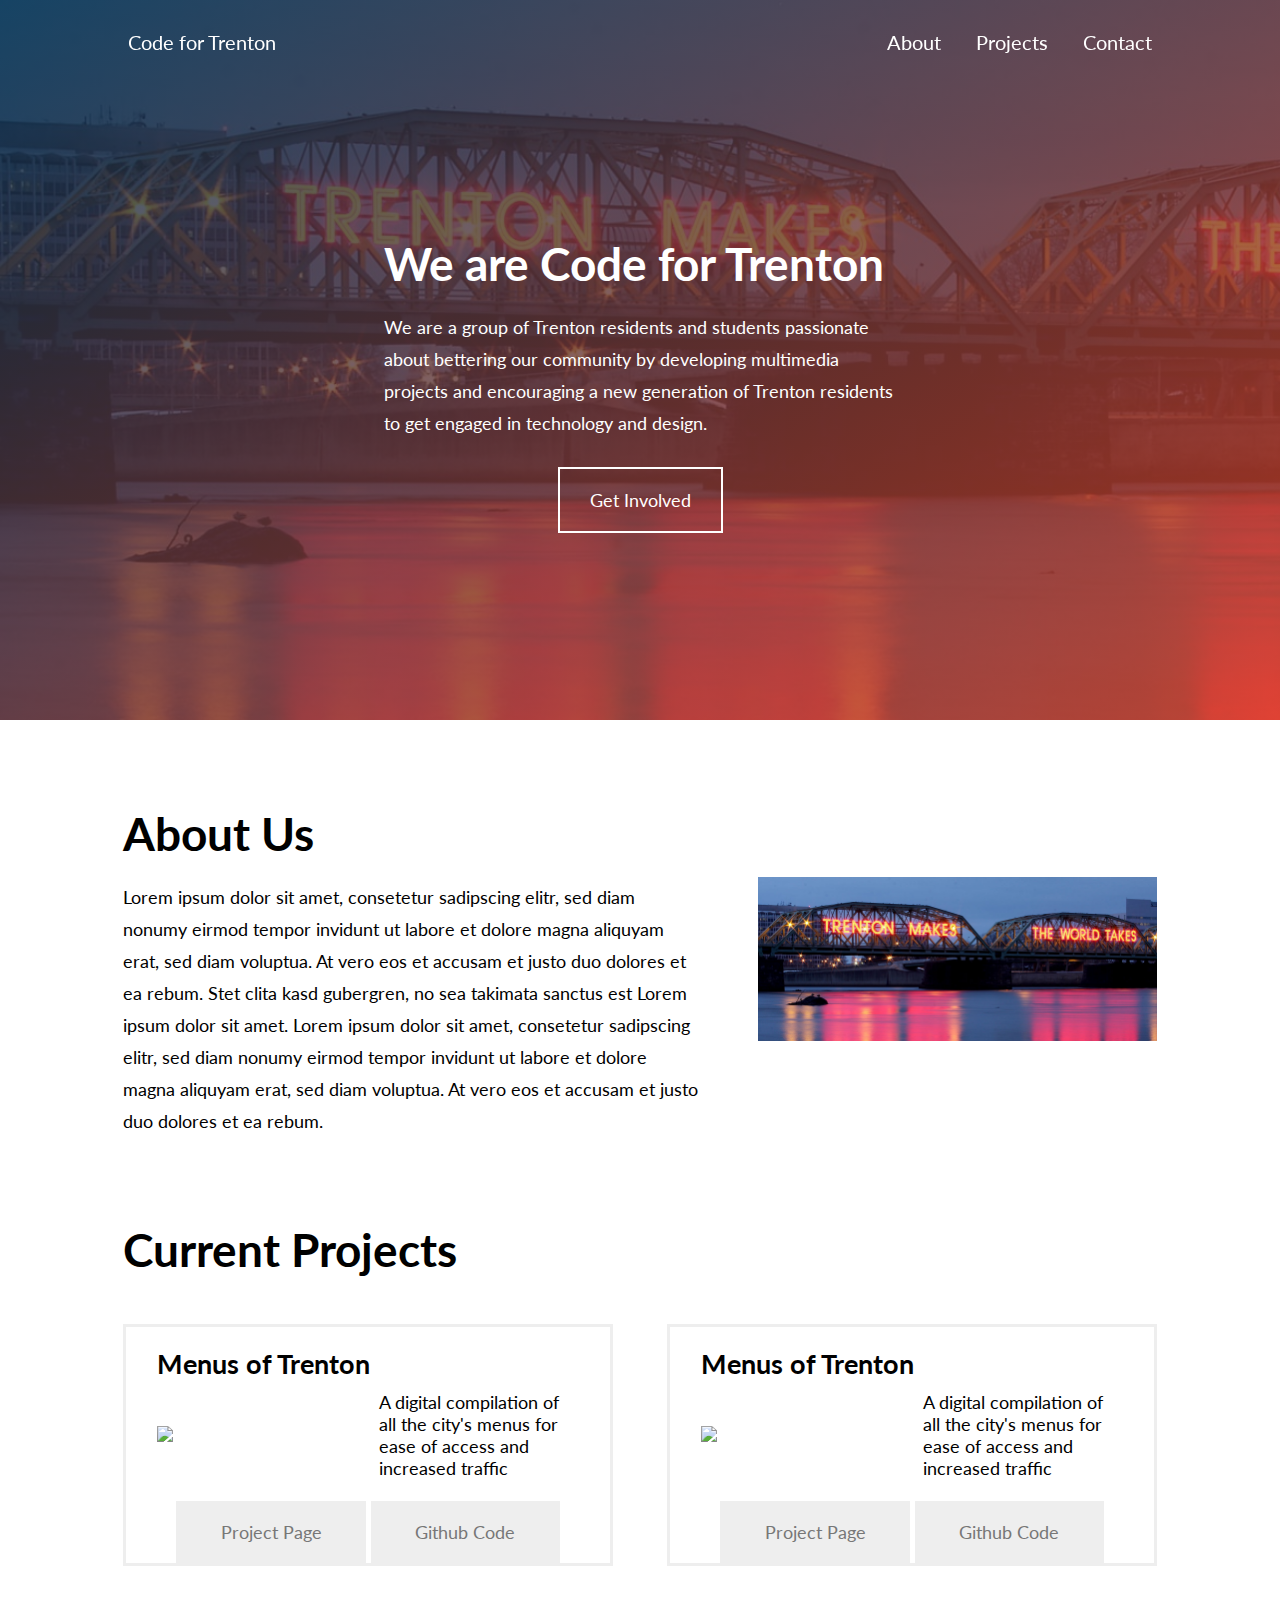
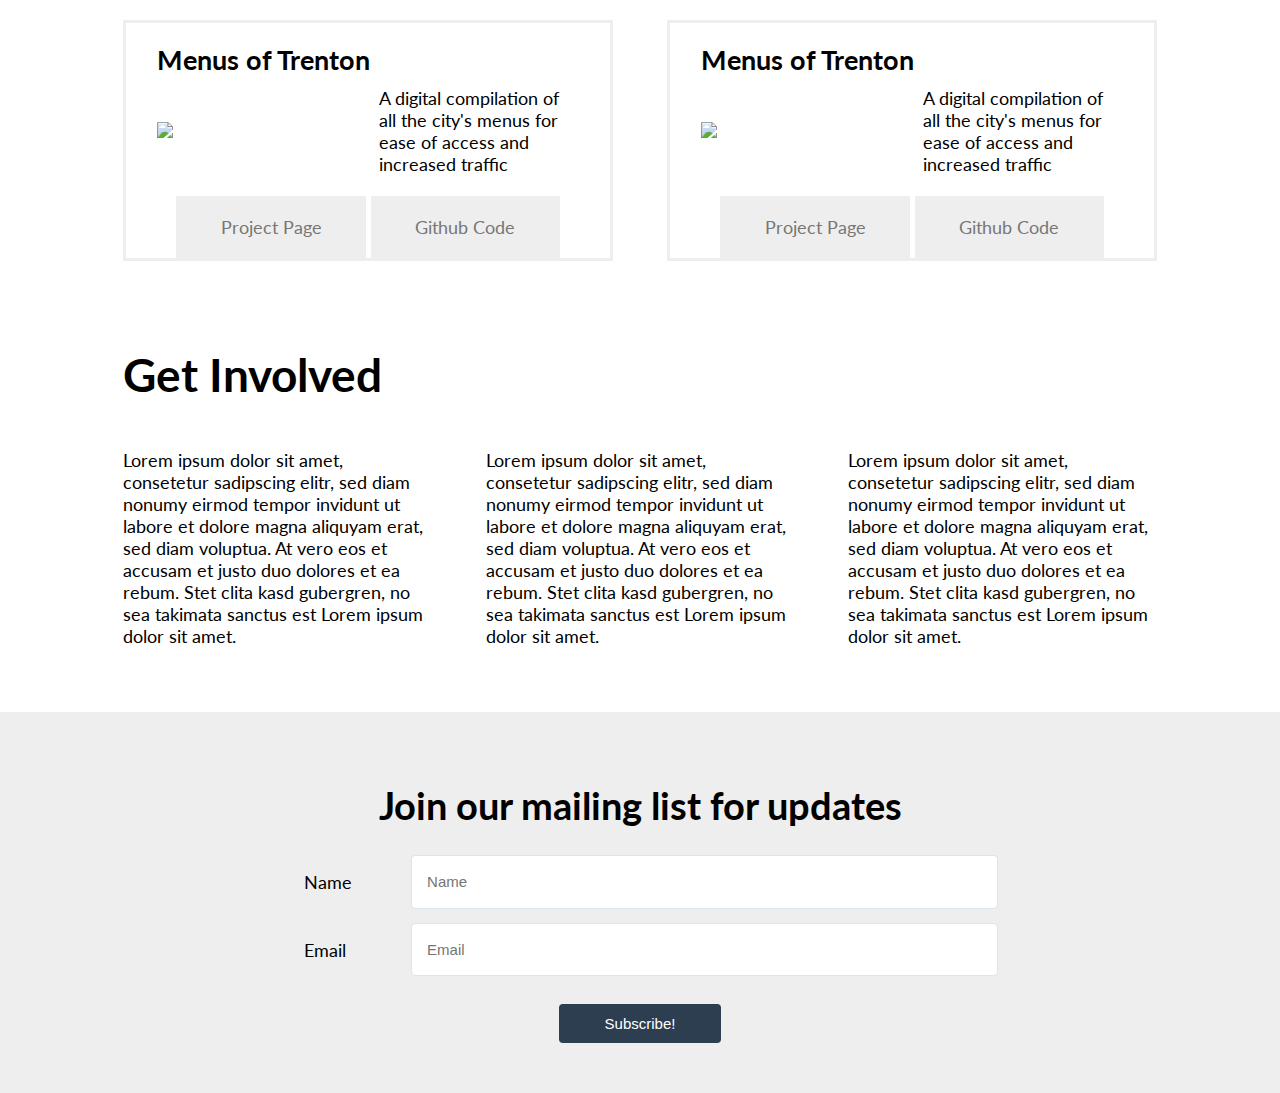
==== index.html @ 9950b8dd "initial commit" ====
<!DOCTYPE html>
<html lang="en">
<head>
    <meta charset="utf-8">
    <meta name="viewport" content="width=device-width, initial-scale=1.0">
    <title>Code for Trenton</title>
    <link rel="stylesheet" href="style.css">
    <link href='https://fonts.googleapis.com/css?family=Lato:400,700,400italic' rel='stylesheet' type='text/css'>
</head>

<body>
    
    <header>
            
        <a href="" class="logo">Code for Trenton</a>
        
        <nav>
                    <a href="#">About</a>
                      <a href="#">Projects</a>
                      <a href="#">Contact</a>
                 
            </nav>
    </header>
    <div class="welcome">
        
      

            <div class="intro">
            <h1>We are Code for Trenton</h1>
            <p>We are a  group of Trenton residents and students passionate about bettering our community by developing multimedia projects and encouraging a new generation of Trenton residents to get engaged in technology and design.</p>  
                
               <center> <a href="#">Get Involved</a></center> 
                
            </div>
        
 </div>
    
    
    
    
<div class="about">    
    
    <section class="row"> 
    
        <div class="grid-7">   
            
            <h1>About Us</h1>
            
            <p>Lorem ipsum dolor sit amet, consetetur sadipscing elitr, sed diam nonumy eirmod tempor invidunt ut labore et dolore magna aliquyam erat, sed diam voluptua. At vero eos et accusam et justo duo dolores et ea rebum. Stet clita kasd gubergren, no sea takimata sanctus est Lorem ipsum dolor sit amet. Lorem ipsum dolor sit amet, consetetur sadipscing elitr, sed diam nonumy eirmod tempor invidunt ut labore et dolore magna aliquyam erat, sed diam voluptua. At vero eos et accusam et justo duo dolores et ea rebum. </p>
        
        </div><!---
        --><div class="grid-5">    

            <img src="img/bridge.jpg">

            </div>
        </section>    
    
    </div>
    
    
    <div class="projects">    
    <h1>Current Projects</h1>
    <section class="row"> 
    
        <div class="grid-6 project">  
            <h2>Menus of Trenton</h2>
            <section class="row">
            
                <div class="grid-6">
                    
                    <img src="https://d.zmtcdn.com/data/menus/011/17229011/e6d1d8d36502eabb9cbe7a3fc9177c87.jpg">
                    
                </div><!---
--><div class="grid-6">
                   A digital compilation of all the city's menus for ease of access and increased traffic
                    
                </div>
            </section>
            
            
           <nav>
               
               <a href="">Project Page</a>
            
            <a href="">Github Code</a>  </nav> 
       </div><!---
---><div class="grid-6 project">  
            <h2>Menus of Trenton</h2>
            <section class="row">
            
                <div class="grid-6">
                    
                    <img src="https://d.zmtcdn.com/data/menus/011/17229011/e6d1d8d36502eabb9cbe7a3fc9177c87.jpg">
                    
                </div><!---
--><div class="grid-6">
                   A digital compilation of all the city's menus for ease of access and increased traffic
                    
                </div>
            </section>
            
            
           <nav>
               
               <a href="">Project Page</a>
            
            <a href="">Github Code</a>  </nav> 
       </div>
        </section> 
        
         <section class="row"> 
    
        <div class="grid-6 project">  
            <h2>Menus of Trenton</h2>
            <section class="row">
            
                <div class="grid-6">
                    
                    <img src="https://d.zmtcdn.com/data/menus/011/17229011/e6d1d8d36502eabb9cbe7a3fc9177c87.jpg">
                    
                </div><!---
--><div class="grid-6">
                   A digital compilation of all the city's menus for ease of access and increased traffic
                    
                </div>
            </section>
            
            
           <nav>
               
               <a href="">Project Page</a>
            
            <a href="">Github Code</a>  </nav> 
       </div><!---
---><div class="grid-6 project">  
            <h2>Menus of Trenton</h2>
            <section class="row">
            
                <div class="grid-6">
                    
                    <img src="https://d.zmtcdn.com/data/menus/011/17229011/e6d1d8d36502eabb9cbe7a3fc9177c87.jpg">
                    
                </div><!---
--><div class="grid-6">
                   A digital compilation of all the city's menus for ease of access and increased traffic
                    
                </div>
            </section>
            
            
           <nav>
               
               <a href="">Project Page</a>
            
            <a href="">Github Code</a>  </nav> 
       </div>
        </section> 
    
    </div>
    

    <div class="join">    
     <h1>Get Involved</h1>
    <section class="row"> 
    
        <div class="grid-4">   
            
           
            Lorem ipsum dolor sit amet, consetetur sadipscing elitr, sed diam nonumy eirmod tempor invidunt ut labore et dolore magna aliquyam erat, sed diam voluptua. At vero eos et accusam et justo duo dolores et ea rebum. Stet clita kasd gubergren, no sea takimata sanctus est Lorem ipsum dolor sit amet.
           
        
        </div><!---
---><div class="grid-4">   
            
           
            Lorem ipsum dolor sit amet, consetetur sadipscing elitr, sed diam nonumy eirmod tempor invidunt ut labore et dolore magna aliquyam erat, sed diam voluptua. At vero eos et accusam et justo duo dolores et ea rebum. Stet clita kasd gubergren, no sea takimata sanctus est Lorem ipsum dolor sit amet.
           
        
        </div><!---
---><div class="grid-4">   
            
           
            Lorem ipsum dolor sit amet, consetetur sadipscing elitr, sed diam nonumy eirmod tempor invidunt ut labore et dolore magna aliquyam erat, sed diam voluptua. At vero eos et accusam et justo duo dolores et ea rebum. Stet clita kasd gubergren, no sea takimata sanctus est Lorem ipsum dolor sit amet.
           
        
        </div>
        </section>    
  
    </div>
    
      <div class="mailing">
       <div class="form">  
         <h1>Join our mailing list for updates </h1>
            
            <section class="row">
            <div class="grid-2" ><label for="name">Name</label></div><!---
--><div class="grid-10" style="margin: 1%;"><input type="text" class="form-control" id="name" placeholder="Name"> 
</div>            </section>
            
            
          <section class="row">
            <div class="grid-2"><label for="name">Email</label></div><!---
--><div class="grid-10" style="margin: 1%;"><input type="text" class="form-control" id="name" placeholder="Email"> 
</div>            </section>
           
           
      <center>     <button type="submit">Subscribe!</button></center>
        </div>
          
    </div>
    
    <script src="https://code.jquery.com/jquery-2.1.4.min.js"></script>
    <script>
    $(document).ready(function(){       
   var scroll_start = 0;
   var startchange = $('.about');
   var offset = startchange.offset();
    if (startchange.length){
   $(document).scroll(function() { 
      scroll_start = $(this).scrollTop();
      if(scroll_start > offset.top) {
          $("header").css({'background-color': '#1e1e1e', opacity: .95});
       } else {
          $('header').css('background-color', 'transparent');
       }
   });
    }
});
    
    </script>
    
</body>
</html>
---- style.css ----
/*main styles*/
* {
  margin: 0px;
  padding: 0px; }

body {
  font-family: 'Lato', sans-serif;
  font-size: 18px; }

h1 {
  font-size: 46px;
  padding: 20px 0px; }

p {
  line-height: 32px; }

img {
  width: 100%; }

a {
  text-decoration: none; }

/*grid*/
.row {
  width: 100%; }

.grid-1 {
  width: 100%;
  display: inline-block; }
  @media (min-width: 800px) {
    .grid-1 {
      width: 3.33333%;
      margin: 2.5%;
      vertical-align: middle; } }

.grid-2 {
  width: 100%;
  display: inline-block; }
  @media (min-width: 800px) {
    .grid-2 {
      width: 11.66667%;
      margin: 2.5%;
      vertical-align: middle; } }

.grid-3 {
  width: 100%;
  display: inline-block; }
  @media (min-width: 800px) {
    .grid-3 {
      width: 20%;
      margin: 2.5%;
      vertical-align: middle; } }

.grid-4 {
  width: 100%;
  display: inline-block; }
  @media (min-width: 800px) {
    .grid-4 {
      width: 28.33333%;
      margin: 2.5%;
      vertical-align: middle; } }

.grid-5 {
  width: 100%;
  display: inline-block; }
  @media (min-width: 800px) {
    .grid-5 {
      width: 36.66667%;
      margin: 2.5%;
      vertical-align: middle; } }

.grid-6 {
  width: 100%;
  display: inline-block; }
  @media (min-width: 800px) {
    .grid-6 {
      width: 45%;
      margin: 2.5%;
      vertical-align: middle; } }

.grid-7 {
  width: 100%;
  display: inline-block; }
  @media (min-width: 800px) {
    .grid-7 {
      width: 53.33333%;
      margin: 2.5%;
      vertical-align: middle; } }

.grid-8 {
  width: 100%;
  display: inline-block; }
  @media (min-width: 800px) {
    .grid-8 {
      width: 61.66667%;
      margin: 2.5%;
      vertical-align: middle; } }

.grid-9 {
  width: 100%;
  display: inline-block; }
  @media (min-width: 800px) {
    .grid-9 {
      width: 70%;
      margin: 2.5%;
      vertical-align: middle; } }

.grid-10 {
  width: 100%;
  display: inline-block; }
  @media (min-width: 800px) {
    .grid-10 {
      width: 78.33333%;
      margin: 2.5%;
      vertical-align: middle; } }

.grid-11 {
  width: 100%;
  display: inline-block; }
  @media (min-width: 800px) {
    .grid-11 {
      width: 86.66667%;
      margin: 2.5%;
      vertical-align: middle; } }

.grid-12 {
  width: 100%;
  display: inline-block; }
  @media (min-width: 800px) {
    .grid-12 {
      width: 95%;
      margin: 2.5%;
      vertical-align: middle; } }

/*end grid */
/*navbar*/
header {
  position: fixed;
  top: 0px;
  width: 80%;
  background-color: transparent;
  margin: 0px;
  z-index: 999;
  padding: 30px 10%;
  color: #fff; }
  header nav {
    font-size: 20px;
    float: right; }
    header nav a {
      margin-left: 30px;
      text-decoration: none;
      color: #fff; }

.logo {
  padding-top: 20px;
  color: #fff;
  text-decoration: none;
  font-size: 20px; }

/*end navbar */
.welcome {
  height: 80vh;
  background: url("img/bridge.jpg");
  background-size: cover; }
  .welcome:before {
    content: '';
    position: absolute;
    top: 0;
    right: 0;
    bottom: 20vh;
    left: 0;
    background-image: linear-gradient(to bottom right, #002f4b, #dc4225);
    opacity: .8; }
  .welcome .intro {
    position: relative;
    top: 30%;
    width: 40%;
    color: #fff;
    margin: 0 auto; }
    .welcome .intro p {
      text-align: left;
      margin-bottom: 50px; }
    .welcome .intro a {
      padding: 20px 30px;
      border: 2px solid #fff;
      color: #fff;
      text-decoration: none; }

.about, .projects, .join {
  margin: 3% 7.5%; }

.projects h1, .join h1 {
  margin: 0 2.5%; }

.project {
  border: 3px solid #eee;
  padding: 20px;
  box-sizing: border-box; }
  .project h2 {
    margin: 0 2.5%; }
  .project a {
    color: #777;
    margin-left: 30px; }
  .project nav {
    text-align: center; }
    .project nav a {
      width: 50%;
      background-color: #eee;
      padding: 20px 10%;
      margin: 20px 0; }
  .project section {
    margin-bottom: 30px; }

.form-control {
  display: block;
  width: 100%;
  padding: 15px 15px;
  font-size: 15px;
  line-height: 1.42857143;
  color: #2c3e50;
  background-color: #ffffff;
  background-image: none;
  border: 1px solid #dce4ec;
  border-radius: 4px; }

.mailing {
  background-color: #eee;
  padding: 50px; }

.form {
  width: 60%;
  margin: 0 auto; }
  .form h1 {
    text-align: center;
    font-size: 38px; }
  .form button {
    display: inline-block;
    text-align: center;
    cursor: pointer;
    padding: 10px 45px;
    font-size: 15px;
    margin-top: 20px;
    border-radius: 4px;
    background-color: #2c3e50;
    color: #fff;
    border: 1px solid transparent; }

/*# sourceMappingURL=style.css.map */
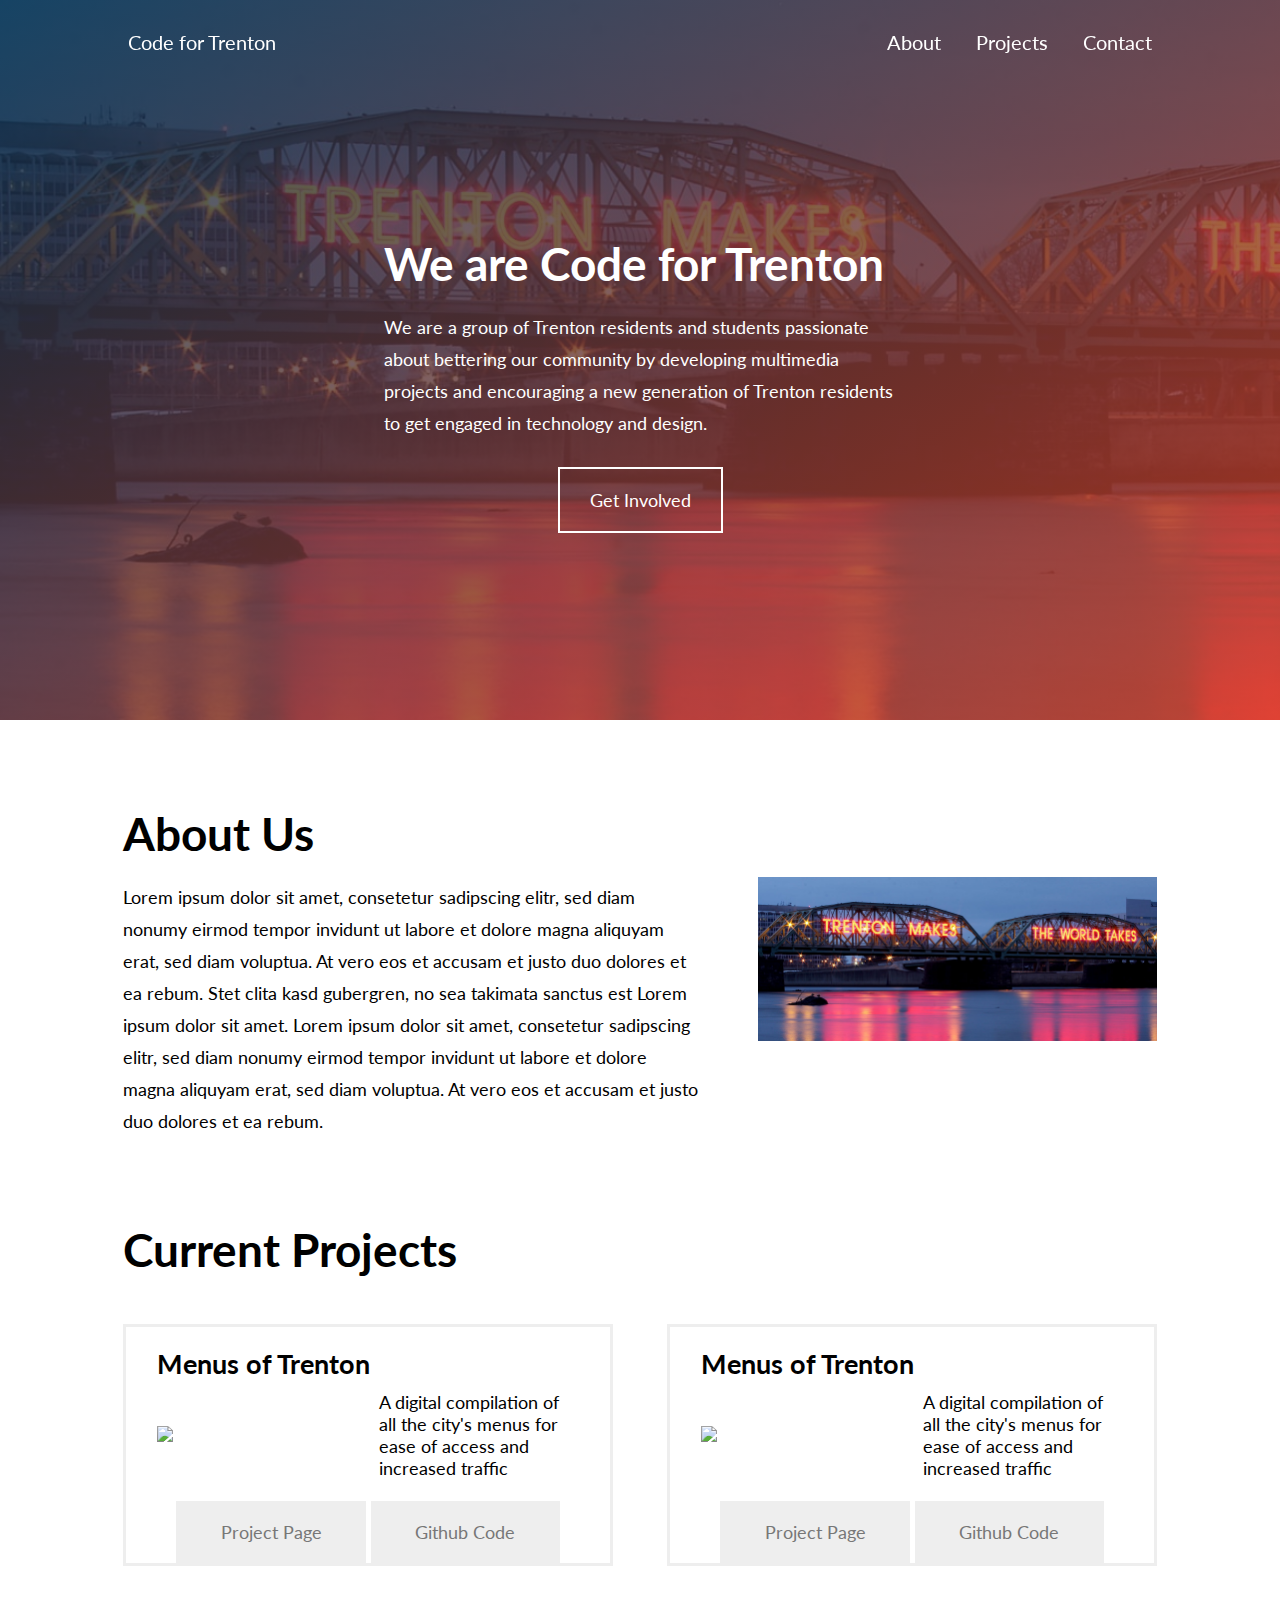
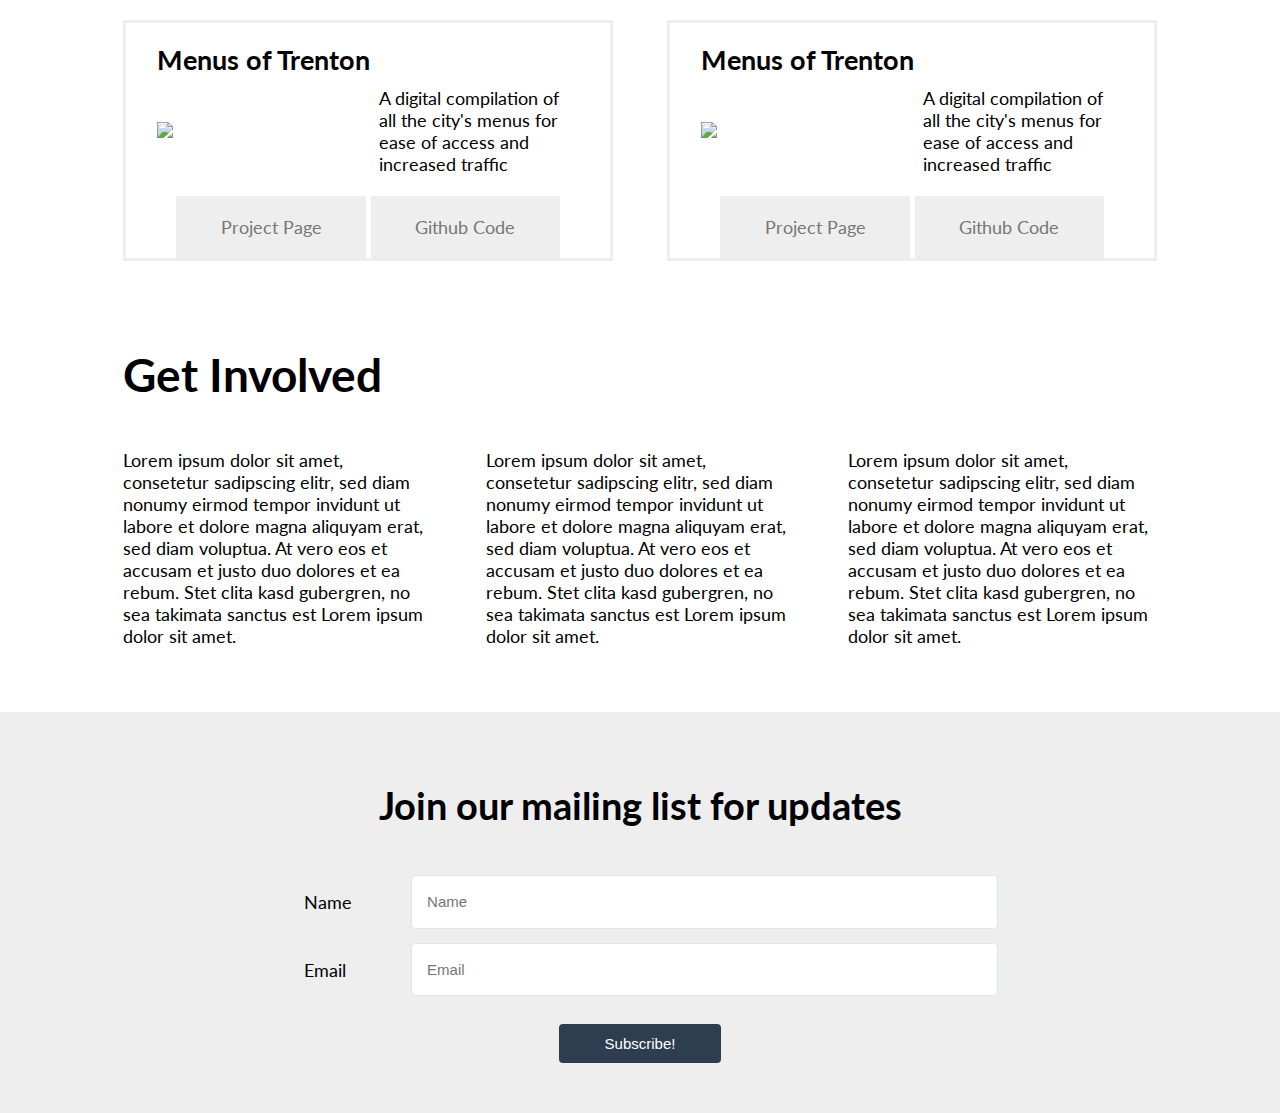
==== commit 7ebb92f1: "semi working ajax" ====
--- a/index.html
+++ b/index.html
@@ -190,23 +190,32 @@
     </div>
     
       <div class="mailing">
+          
+    <form id="subscribe">     
        <div class="form">  
          <h1>Join our mailing list for updates </h1>
             
             <section class="row">
+                <p id="sign-up-response"></p>
+                
             <div class="grid-2" ><label for="name">Name</label></div><!---
---><div class="grid-10" style="margin: 1%;"><input type="text" class="form-control" id="name" placeholder="Name"> 
+--><div class="grid-10" style="margin: 1%;">
+                
+                <input type="text" class="form-control" name="name" id="name" placeholder="Name"> 
 </div>            </section>
             
             
           <section class="row">
             <div class="grid-2"><label for="name">Email</label></div><!---
---><div class="grid-10" style="margin: 1%;"><input type="text" class="form-control" id="name" placeholder="Email"> 
+--><div class="grid-10" style="margin: 1%;">
+              
+              <input type="text" class="form-control" name="email" id="email" placeholder="Email"> 
 </div>            </section>
            
            
-      <center>     <button type="submit">Subscribe!</button></center>
+      <center>     <input type="submit" id="submit" value="Subscribe!"/></center>
         </div>
+          </form>
           
     </div>
     
@@ -227,6 +236,34 @@
    });
     }
 });
+        
+        
+        $(document).ready(function(){
+            $('#subscribe').submit(function(e){
+                
+                // don't submit the form, please
+					e.preventDefault();	
+ 
+        //do our ajax stuff here
+        var form = $(this),
+    responseMsg = $('#sign-up-response')
+                
+               responseMsg.hide().addClass('response-waiting').text('Please Wait...').fadeIn(200);
+                
+                $.ajax({
+   
+                    method: "POST",
+                    url: "subscribe.php",
+                    data: form.serialize(),
+                    dataType: "json"
+                    }).done(function( json ) {
+                    
+						responseMsg.html("Hello " + json.name);
+                    
+					  });
+
+    });
+});
     
     </script>
     
--- a/style.css
+++ b/style.css
@@ -227,13 +227,26 @@
   background-color: #eee;
   padding: 50px; }
 
+#sign-up-response {
+  text-align: center;
+  padding-bottom: 20px; }
+
+.response-waiting {
+  color: #d8bd1e; }
+
+.response-success {
+  color: #0fba34; }
+
+.response-error {
+  color: #ba1c0f; }
+
 .form {
   width: 60%;
   margin: 0 auto; }
   .form h1 {
     text-align: center;
     font-size: 38px; }
-  .form button {
+  .form #submit {
     display: inline-block;
     text-align: center;
     cursor: pointer;
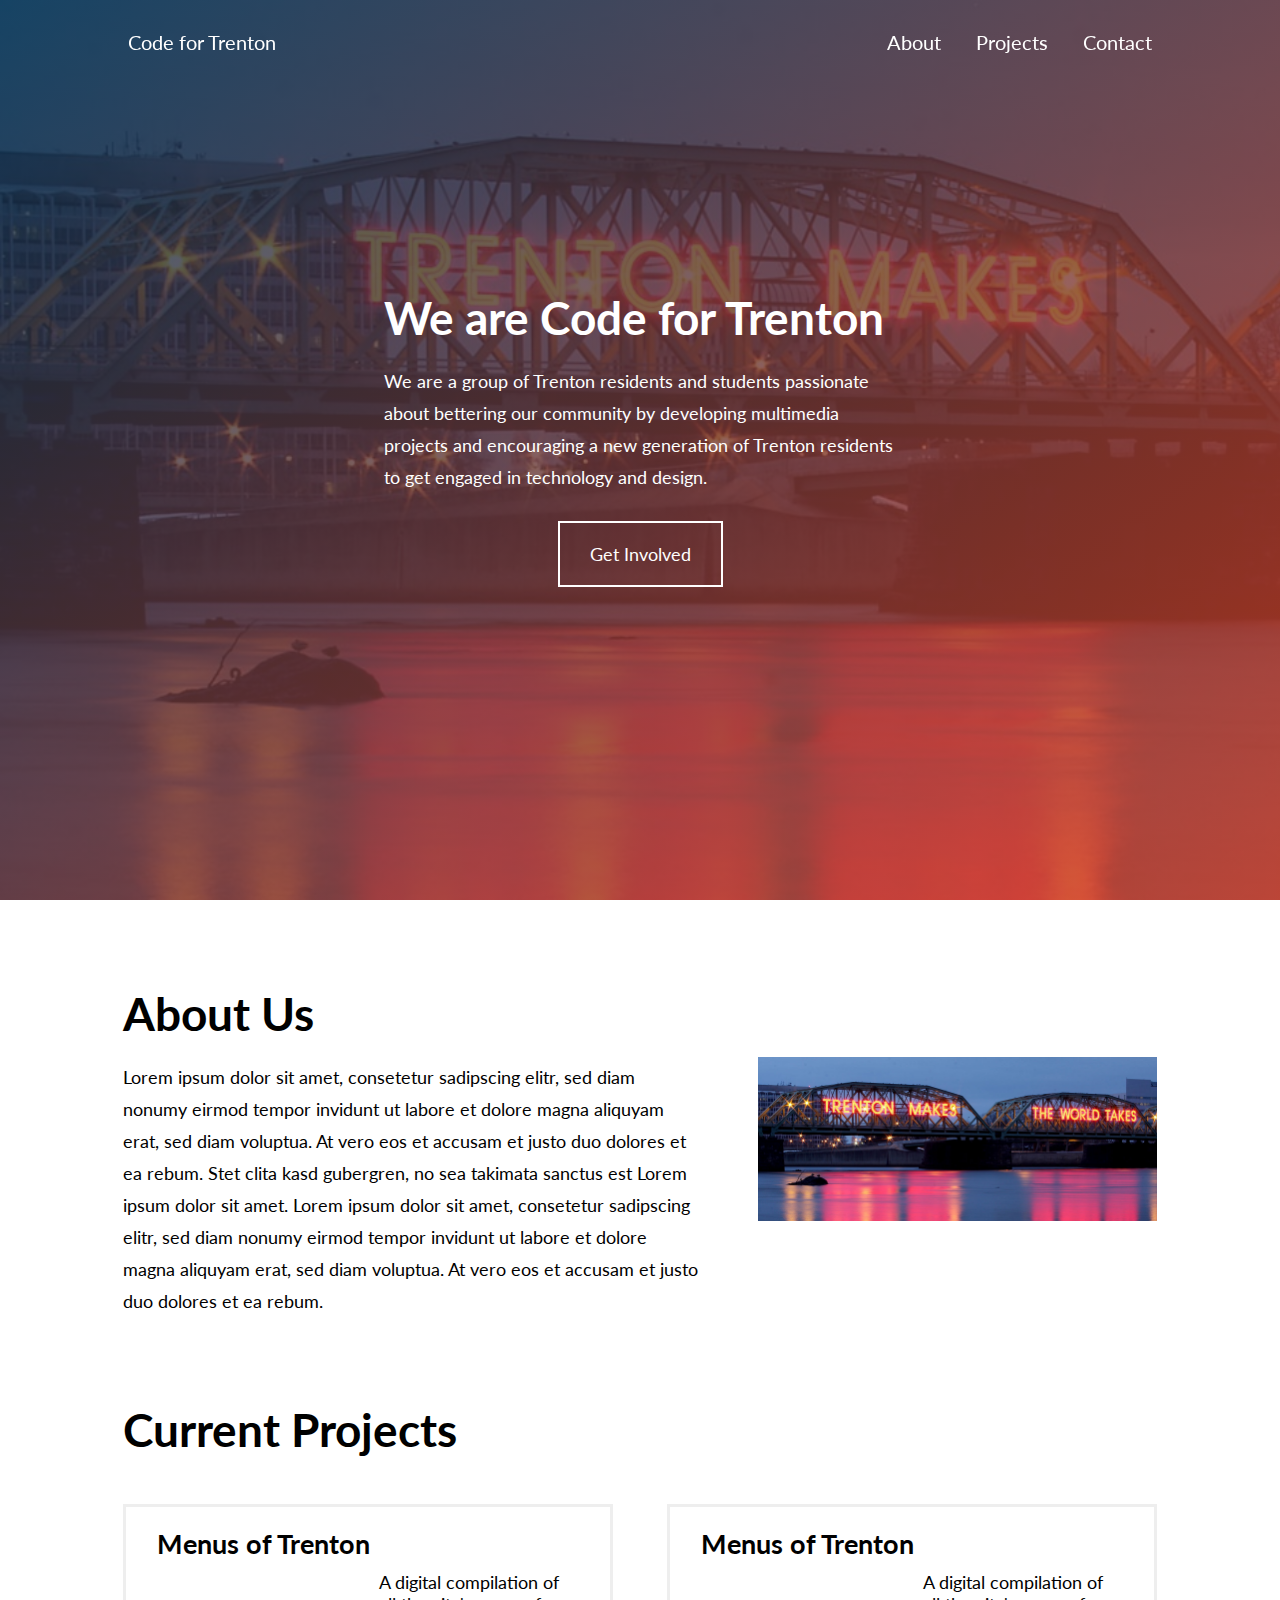
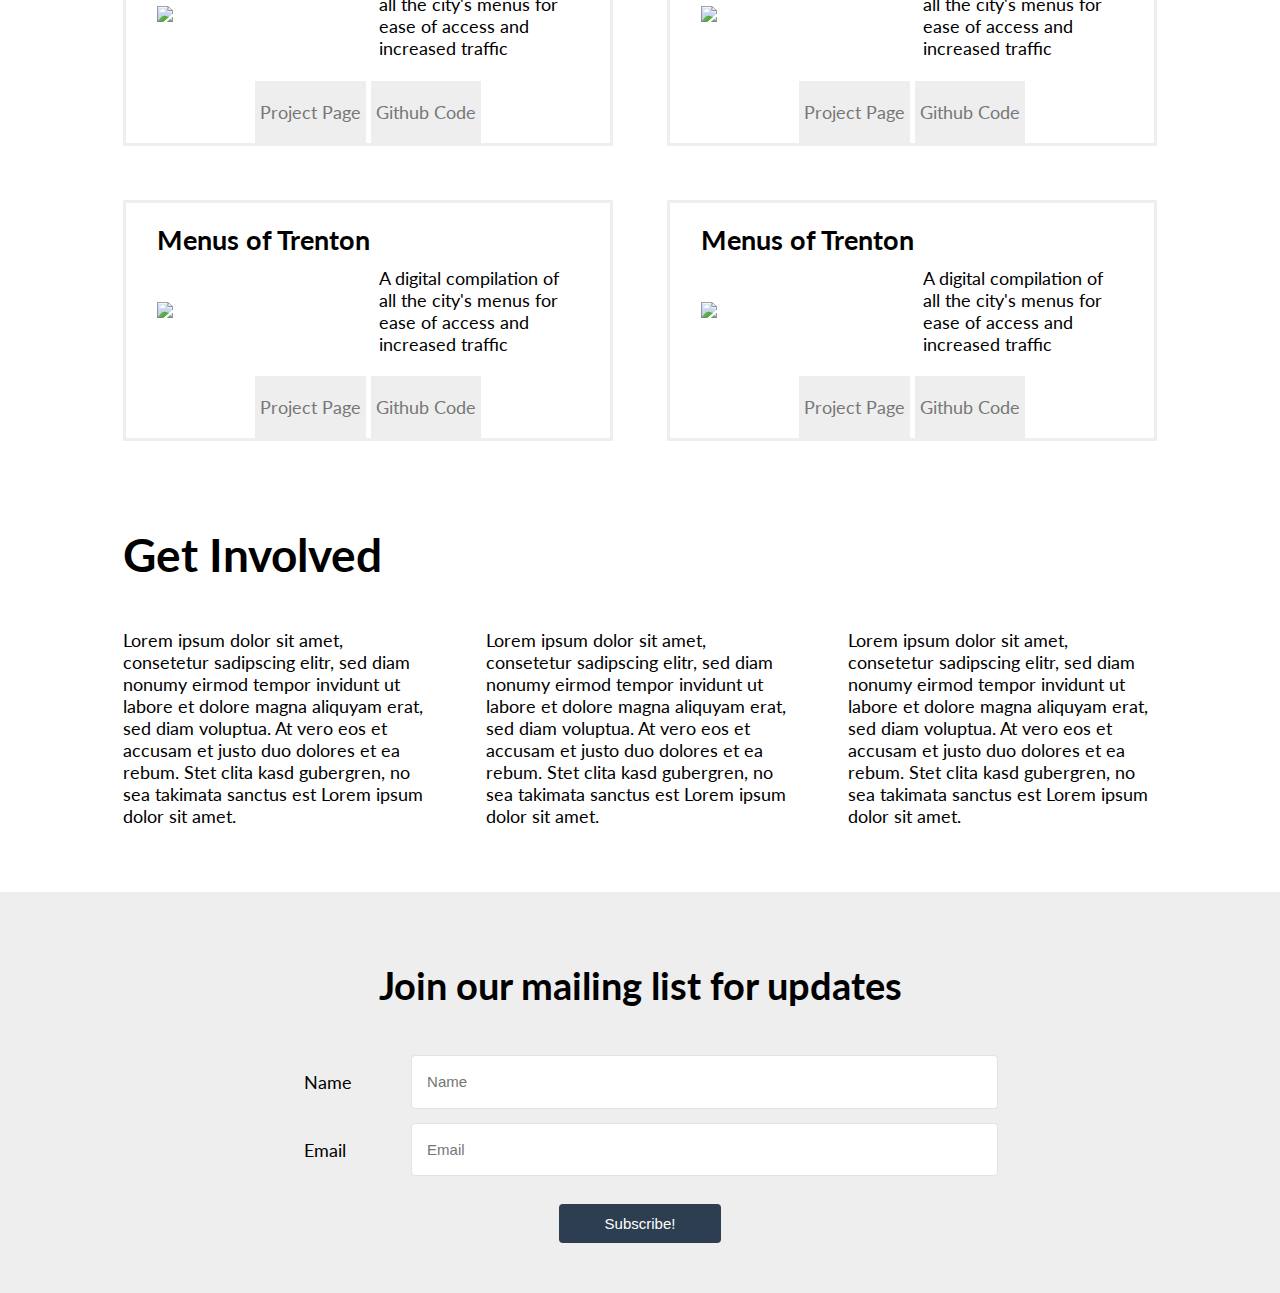
==== commit 0832cb78: "completed email subscribe" ====
--- a/index.html
+++ b/index.html
@@ -248,7 +248,7 @@
         var form = $(this),
     responseMsg = $('#sign-up-response')
                 
-               responseMsg.hide().addClass('response-waiting').text('Please Wait...').fadeIn(200);
+             responseMsg.hide().addClass('response-waiting').text('Please Wait...').fadeIn(200);
                 
                 $.ajax({
    
@@ -258,7 +258,35 @@
                     dataType: "json"
                     }).done(function( json ) {
                     
-						responseMsg.html("Hello " + json.name);
+						//setup variables
+                
+                var    klass = '';
+ 
+                //response conditional
+                switch(json.status){
+                    case 'error':
+                        klass = 'response-error';
+                    break;
+                    case 'success':
+                        klass = 'response-success';
+                    break;  
+                }
+                    
+                    
+                    //show reponse message
+                responseMsg.fadeOut(500,function(){
+                    $(this).removeClass('response-waiting')
+                           .addClass(klass)
+                           .text(json.message)
+                           .fadeIn(200,function(){
+                               //set timeout to hide response message
+                               setTimeout(function(){
+                                   responseMsg.fadeOut(500,function(){
+                                       $(this).removeClass(klass);
+                                   });
+                               },5000);
+                            });
+                 });
                     
 					  });
 
--- a/style.css
+++ b/style.css
@@ -159,7 +159,7 @@
 
 /*end navbar */
 .welcome {
-  height: 80vh;
+  height: 100vh;
   background: url("img/bridge.jpg");
   background-size: cover; }
   .welcome:before {
@@ -167,7 +167,7 @@
     position: absolute;
     top: 0;
     right: 0;
-    bottom: 20vh;
+    bottom: 0vh;
     left: 0;
     background-image: linear-gradient(to bottom right, #002f4b, #dc4225);
     opacity: .8; }
@@ -206,7 +206,7 @@
     .project nav a {
       width: 50%;
       background-color: #eee;
-      padding: 20px 10%;
+      padding: 20px 5px;
       margin: 20px 0; }
   .project section {
     margin-bottom: 30px; }
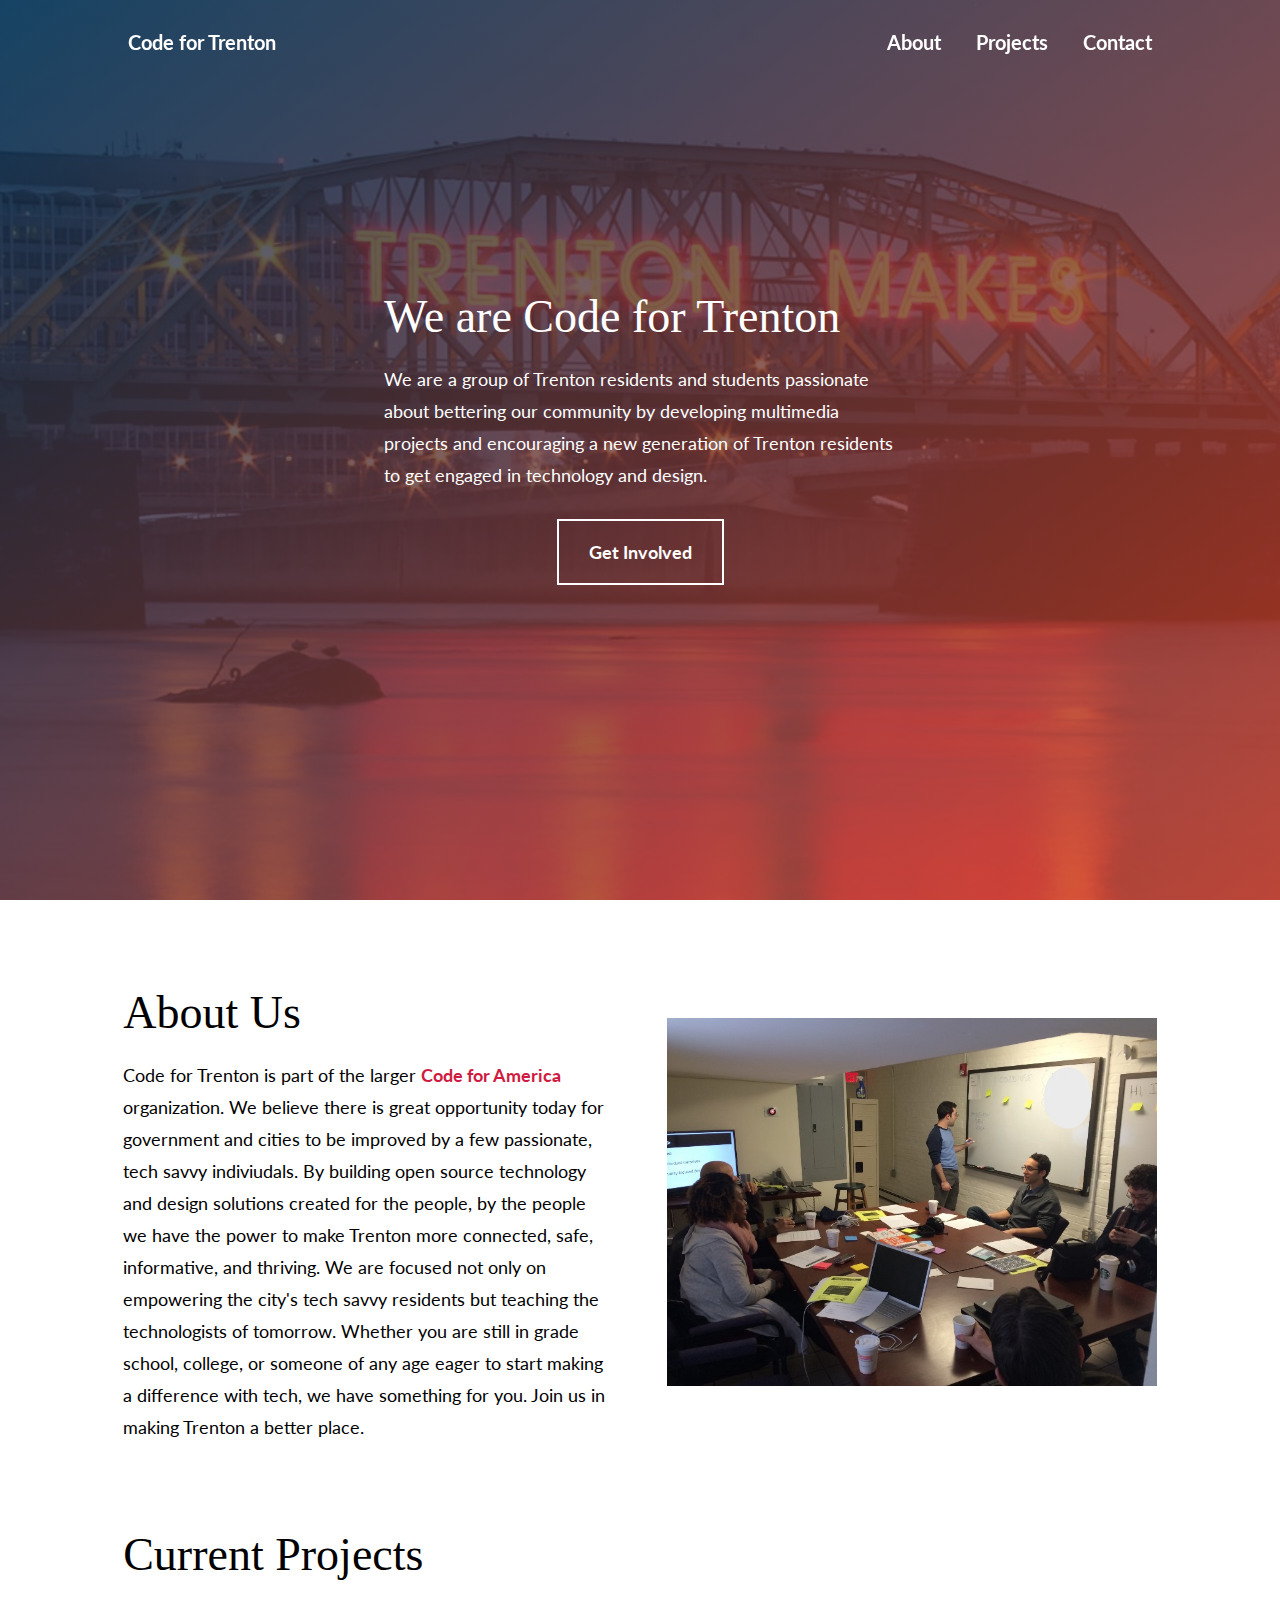
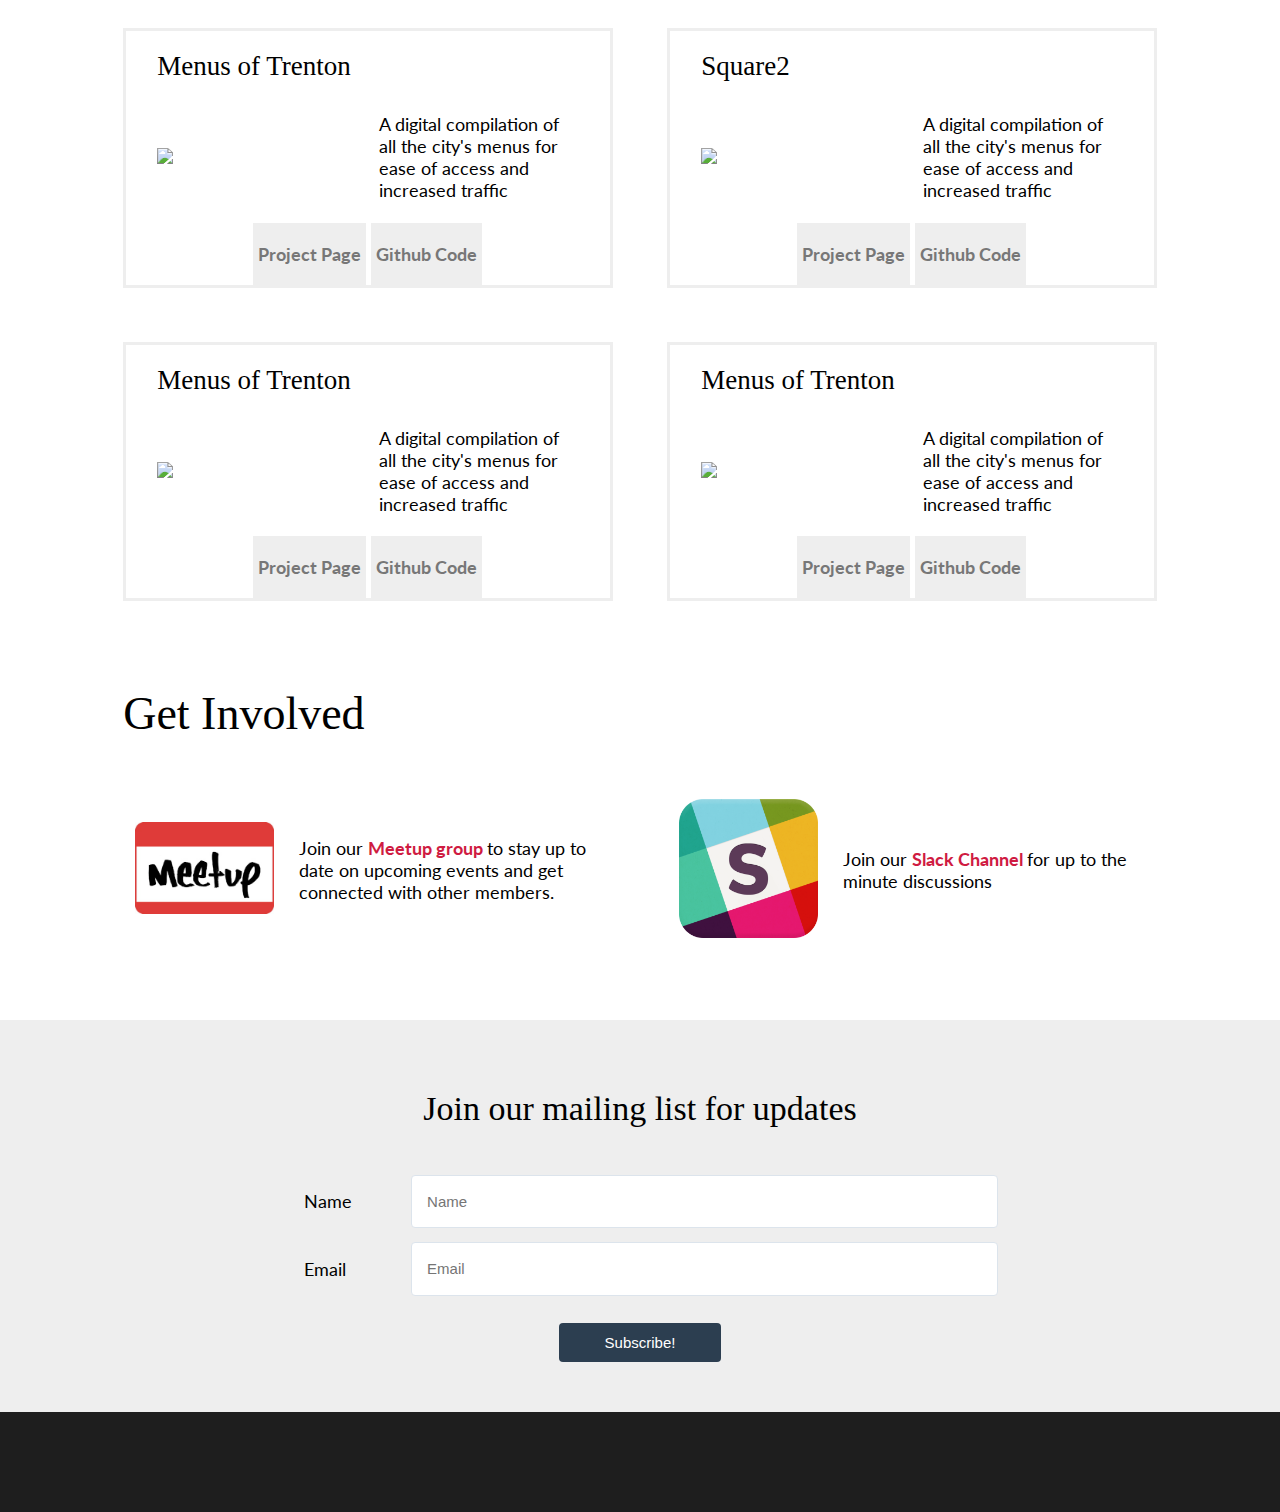
==== commit 216b5ed1: "added project page" ====
--- a/index.html
+++ b/index.html
@@ -38,20 +38,20 @@
     
     
     
-<div class="about">    
+<div class="about cft-section">    
     
     <section class="row"> 
     
-        <div class="grid-7">   
+        <div class="grid-6">   
             
             <h1>About Us</h1>
             
-            <p>Lorem ipsum dolor sit amet, consetetur sadipscing elitr, sed diam nonumy eirmod tempor invidunt ut labore et dolore magna aliquyam erat, sed diam voluptua. At vero eos et accusam et justo duo dolores et ea rebum. Stet clita kasd gubergren, no sea takimata sanctus est Lorem ipsum dolor sit amet. Lorem ipsum dolor sit amet, consetetur sadipscing elitr, sed diam nonumy eirmod tempor invidunt ut labore et dolore magna aliquyam erat, sed diam voluptua. At vero eos et accusam et justo duo dolores et ea rebum. </p>
+            <p>Code for Trenton is part of the larger <a href="https://www.codeforamerica.org/brigade/about/">Code for America</a> organization. We believe there is great opportunity today for government and cities to be improved by a few passionate, tech savvy indiviudals. By building open source technology and design solutions created for the people, by the people we have the power to make Trenton more connected, safe, informative, and thriving. We are focused not only on empowering the city's tech savvy residents but teaching the technologists of tomorrow. Whether you are still in grade school, college, or someone of any age eager to start making a difference with tech, we have something for you. Join us in making Trenton a better place. </p>
         
         </div><!---
-        --><div class="grid-5">    
-
-            <img src="img/bridge.jpg">
+        --><div class="grid-6">    
+
+            <img src="img/team.jpeg">
 
             </div>
         </section>    
@@ -59,7 +59,7 @@
     </div>
     
     
-    <div class="projects">    
+    <div class="projects cft-section">    
     <h1>Current Projects</h1>
     <section class="row"> 
     
@@ -73,7 +73,55 @@
                     
                 </div><!---
 --><div class="grid-6">
-                   A digital compilation of all the city's menus for ease of access and increased traffic
+                   <p>A digital compilation of all the city's menus for ease of access and increased traffic</p>
+                    
+                </div>
+            </section>
+            
+            
+           <nav>
+               
+               <a href="">Project Page</a>
+            
+            <a href="">Github Code</a>  </nav> 
+       </div><!---
+---><div class="grid-6 project">  
+            <h2>Square2</h2>
+            <section class="row">
+            
+                <div class="grid-6">
+                    
+                    <img src="https://d.zmtcdn.com/data/menus/011/17229011/e6d1d8d36502eabb9cbe7a3fc9177c87.jpg">
+                    
+                </div><!---
+--><div class="grid-6">
+                   <p>A digital compilation of all the city's menus for ease of access and increased traffic</p>
+                    
+                </div>
+            </section>
+            
+            
+           <nav>
+               
+               <a href="">Project Page</a>
+            
+            <a href="">Github Code</a>  </nav> 
+       </div>
+        </section> 
+        
+         <section class="row"> 
+    
+        <div class="grid-6 project">  
+            <h2>Menus of Trenton</h2>
+            <section class="row">
+            
+                <div class="grid-6">
+                    
+                    <img src="https://d.zmtcdn.com/data/menus/011/17229011/e6d1d8d36502eabb9cbe7a3fc9177c87.jpg">
+                    
+                </div><!---
+--><div class="grid-6">
+                   <p>A digital compilation of all the city's menus for ease of access and increased traffic</p>
                     
                 </div>
             </section>
@@ -108,83 +156,59 @@
             <a href="">Github Code</a>  </nav> 
        </div>
         </section> 
-        
-         <section class="row"> 
-    
-        <div class="grid-6 project">  
-            <h2>Menus of Trenton</h2>
-            <section class="row">
-            
-                <div class="grid-6">
-                    
-                    <img src="https://d.zmtcdn.com/data/menus/011/17229011/e6d1d8d36502eabb9cbe7a3fc9177c87.jpg">
-                    
-                </div><!---
---><div class="grid-6">
-                   A digital compilation of all the city's menus for ease of access and increased traffic
-                    
-                </div>
-            </section>
-            
-            
-           <nav>
-               
-               <a href="">Project Page</a>
-            
-            <a href="">Github Code</a>  </nav> 
-       </div><!---
----><div class="grid-6 project">  
-            <h2>Menus of Trenton</h2>
-            <section class="row">
-            
-                <div class="grid-6">
-                    
-                    <img src="https://d.zmtcdn.com/data/menus/011/17229011/e6d1d8d36502eabb9cbe7a3fc9177c87.jpg">
-                    
-                </div><!---
---><div class="grid-6">
-                   A digital compilation of all the city's menus for ease of access and increased traffic
-                    
-                </div>
-            </section>
-            
-            
-           <nav>
-               
-               <a href="">Project Page</a>
-            
-            <a href="">Github Code</a>  </nav> 
-       </div>
-        </section> 
     
     </div>
     
 
-    <div class="join">    
+    <div class="join cft-section">    
      <h1>Get Involved</h1>
     <section class="row"> 
     
-        <div class="grid-4">   
-            
+        <div class="grid-6">   
+        
+            <section class="row"> 
+            <div class="grid-4">
+                 <a href="http://www.meetup.com/Code-for-Trenton">                    <img src="img/meetup.jpeg">
+</a>                
+                </div><!--
+
+--><div class="grid-8">
+                 Join our <a href="http://www.meetup.com/Code-for-Trenton">Meetup group </a>to stay up to date on upcoming events and get connected with other members.
+                
+                </div><!--
+
+-->
+            
+            </section>
+     
+            
+          
            
-            Lorem ipsum dolor sit amet, consetetur sadipscing elitr, sed diam nonumy eirmod tempor invidunt ut labore et dolore magna aliquyam erat, sed diam voluptua. At vero eos et accusam et justo duo dolores et ea rebum. Stet clita kasd gubergren, no sea takimata sanctus est Lorem ipsum dolor sit amet.
+        
+        </div><!---
+---><div class="grid-6">   
+        
+            <section class="row"> 
+            <div class="grid-4">
+<a href="http://www.meetup.com/Code-for-Trenton">                    <img src="img/slack-2014.png">
+</a>                
+                </div><!--
+
+--><div class="grid-8">
+                 Join our <a href="http://www.meetup.com/Code-for-Trenton">Slack Channel </a>for up to the minute discussions
+                
+                </div><!--
+
+-->
+            
+            </section>
+     
+            
+          
            
         
         </div><!---
----><div class="grid-4">   
-            
-           
-            Lorem ipsum dolor sit amet, consetetur sadipscing elitr, sed diam nonumy eirmod tempor invidunt ut labore et dolore magna aliquyam erat, sed diam voluptua. At vero eos et accusam et justo duo dolores et ea rebum. Stet clita kasd gubergren, no sea takimata sanctus est Lorem ipsum dolor sit amet.
-           
-        
-        </div><!---
----><div class="grid-4">   
-            
-           
-            Lorem ipsum dolor sit amet, consetetur sadipscing elitr, sed diam nonumy eirmod tempor invidunt ut labore et dolore magna aliquyam erat, sed diam voluptua. At vero eos et accusam et justo duo dolores et ea rebum. Stet clita kasd gubergren, no sea takimata sanctus est Lorem ipsum dolor sit amet.
-           
-        
-        </div>
+--->
         </section>    
   
     </div>
@@ -218,6 +242,9 @@
           </form>
           
     </div>
+    
+    
+    <div class="footer"></div>
     
     <script src="https://code.jquery.com/jquery-2.1.4.min.js"></script>
     <script>
--- a/style.css
+++ b/style.css
@@ -9,7 +9,9 @@
 
 h1 {
   font-size: 46px;
-  padding: 20px 0px; }
+  padding: 20px 0px;
+  font-family: "Georgia";
+  font-weight: normal; }
 
 p {
   line-height: 32px; }
@@ -18,7 +20,13 @@
   width: 100%; }
 
 a {
-  text-decoration: none; }
+  text-decoration: none;
+  font-weight: bold;
+  color: #cf1b41;
+  transition: color .5s;
+  -webkit-transition: color .5s; }
+  a:hover {
+    color: #750f25; }
 
 /*grid*/
 .row {
@@ -184,10 +192,30 @@
       padding: 20px 30px;
       border: 2px solid #fff;
       color: #fff;
-      text-decoration: none; }
-
-.about, .projects, .join {
+      text-decoration: none;
+      transition: background-color 1s, color 1s;
+      -webkit-transition: background-color 1s, color 1s; }
+      .welcome .intro a:hover {
+        background-color: white;
+        color: #1e1e1e; }
+    @media (max-width: 800px) {
+      .welcome .intro {
+        width: 80%; } }
+
+@media (max-width: 800px) {
+  .about p {
+    padding-bottom: 30px; } }
+
+@media (max-width: 800px) {
+  .join .grid-4 {
+    padding-bottom: 30px; } }
+
+.cft-section {
   margin: 3% 7.5%; }
+  .cft-section h2 {
+    font-family: Georgia;
+    font-weight: normal;
+    padding-bottom: 20px; }
 
 .projects h1, .join h1 {
   margin: 0 2.5%; }
@@ -196,6 +224,20 @@
   border: 3px solid #eee;
   padding: 20px;
   box-sizing: border-box; }
+  .project p {
+    line-height: normal; }
+  @media (max-width: 800px) {
+    .project {
+      margin: 20px 0px; }
+      .project img {
+        width: 90%;
+        margin-left: 5%; }
+      .project p {
+        margin-left: 5%;
+        padding: 10px 0px; }
+      .project h2 {
+        text-align: center;
+        padding-bottom: 10px; } }
   .project h2 {
     margin: 0 2.5%; }
   .project a {
@@ -243,9 +285,18 @@
 .form {
   width: 60%;
   margin: 0 auto; }
+  @media (max-width: 800px) {
+    .form {
+      width: 90%; }
+      .form label {
+        font-size: 20px;
+        padding-left: 15px;
+        margin-bottom: 40px; }
+      .form .form-control {
+        margin: 10px 0px 15px 0px; } }
   .form h1 {
     text-align: center;
-    font-size: 38px; }
+    font-size: 34px; }
   .form #submit {
     display: inline-block;
     text-align: center;
@@ -258,4 +309,42 @@
     color: #fff;
     border: 1px solid transparent; }
 
+/** other pages **/
+.header {
+  height: 40vh;
+  background: url("img/bridge.jpg");
+  background-size: cover; }
+  .header:before {
+    content: '';
+    position: absolute;
+    top: 0;
+    right: 0;
+    bottom: 60vh;
+    left: 0;
+    background-image: linear-gradient(to bottom right, #002f4b, #dc4225);
+    opacity: .8; }
+  .header h1 {
+    position: relative;
+    text-align: center;
+    top: 40%;
+    width: 80%;
+    color: #fff;
+    margin: 0 auto; }
+
+.progress h2 {
+  margin-left: 2.5%; }
+.progress li {
+  margin-left: 15px; }
+.progress .grid-4 {
+  background-color: #eee;
+  padding: 30px;
+  box-sizing: border-box; }
+.progress h3 {
+  font-family: "Lato";
+  margin-bottom: 20px; }
+
+.footer {
+  height: 100px;
+  background-color: #1e1e1e; }
+
 /*# sourceMappingURL=style.css.map */
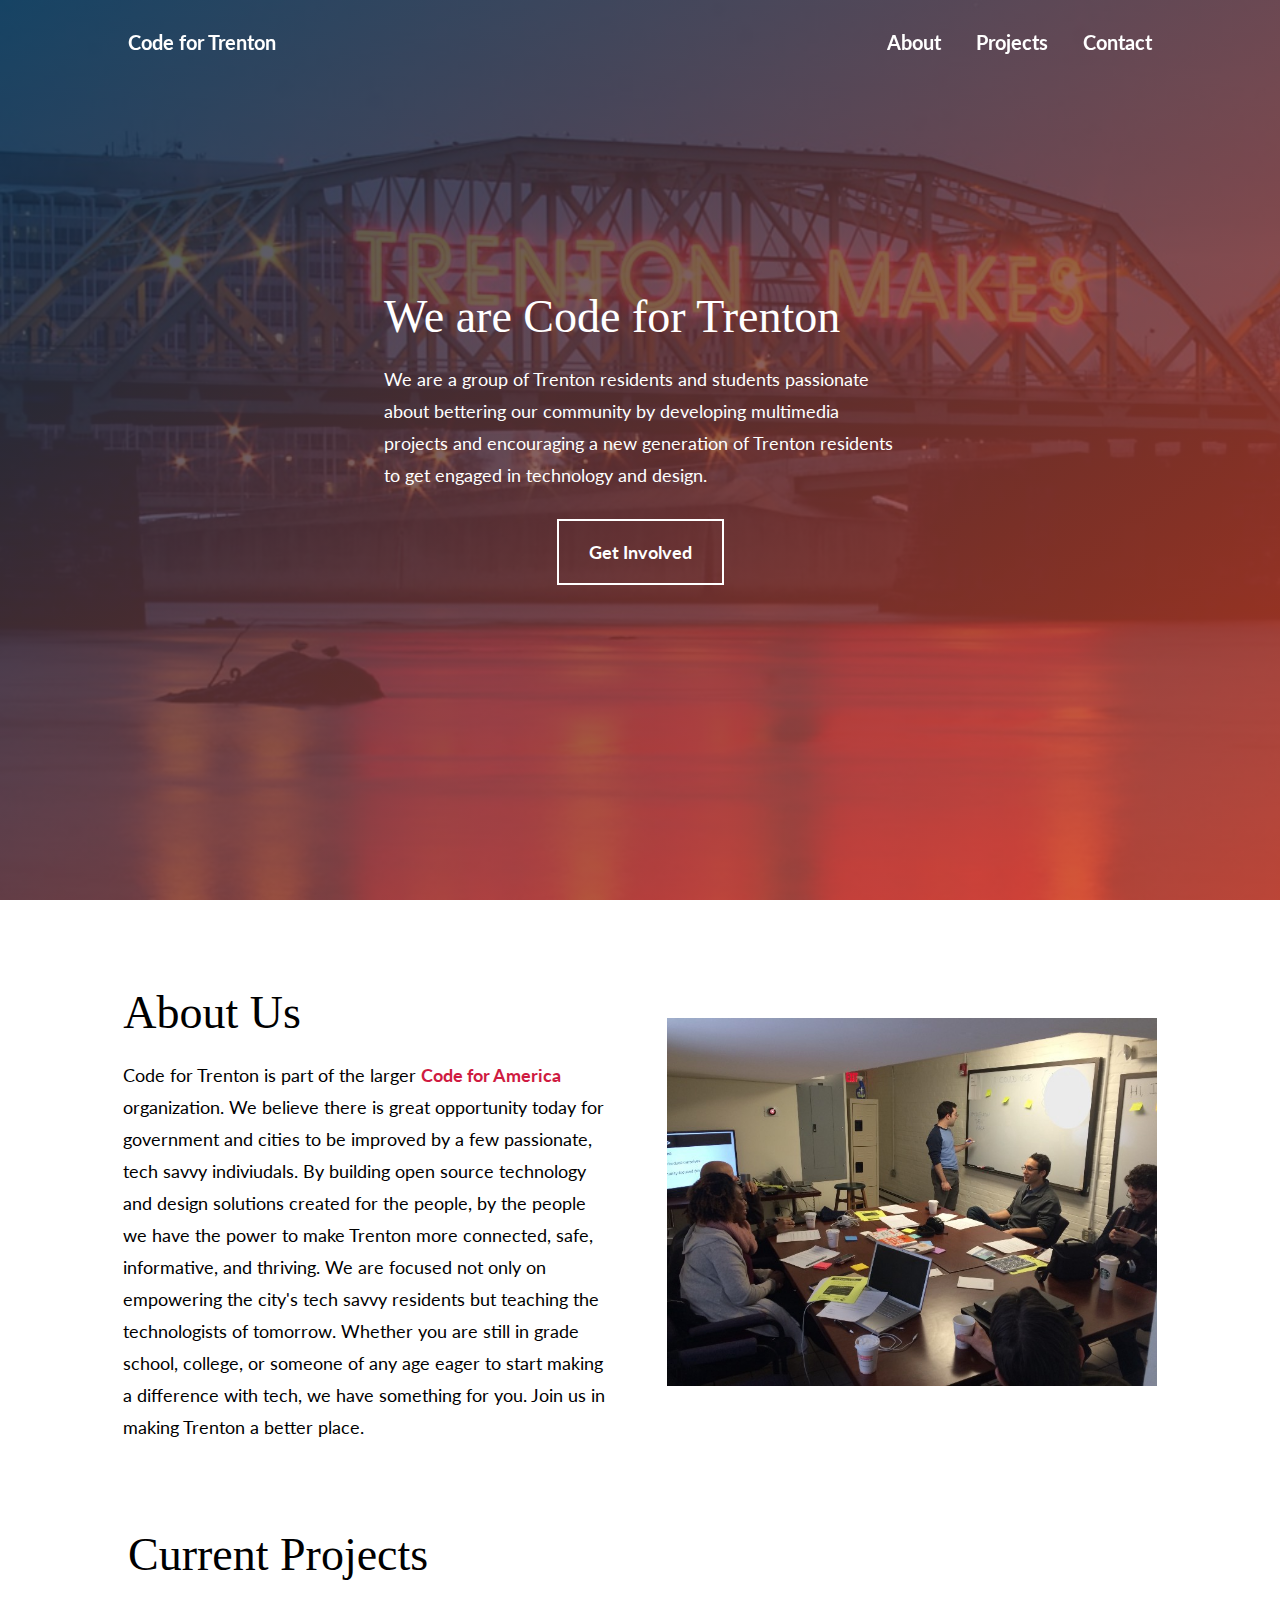
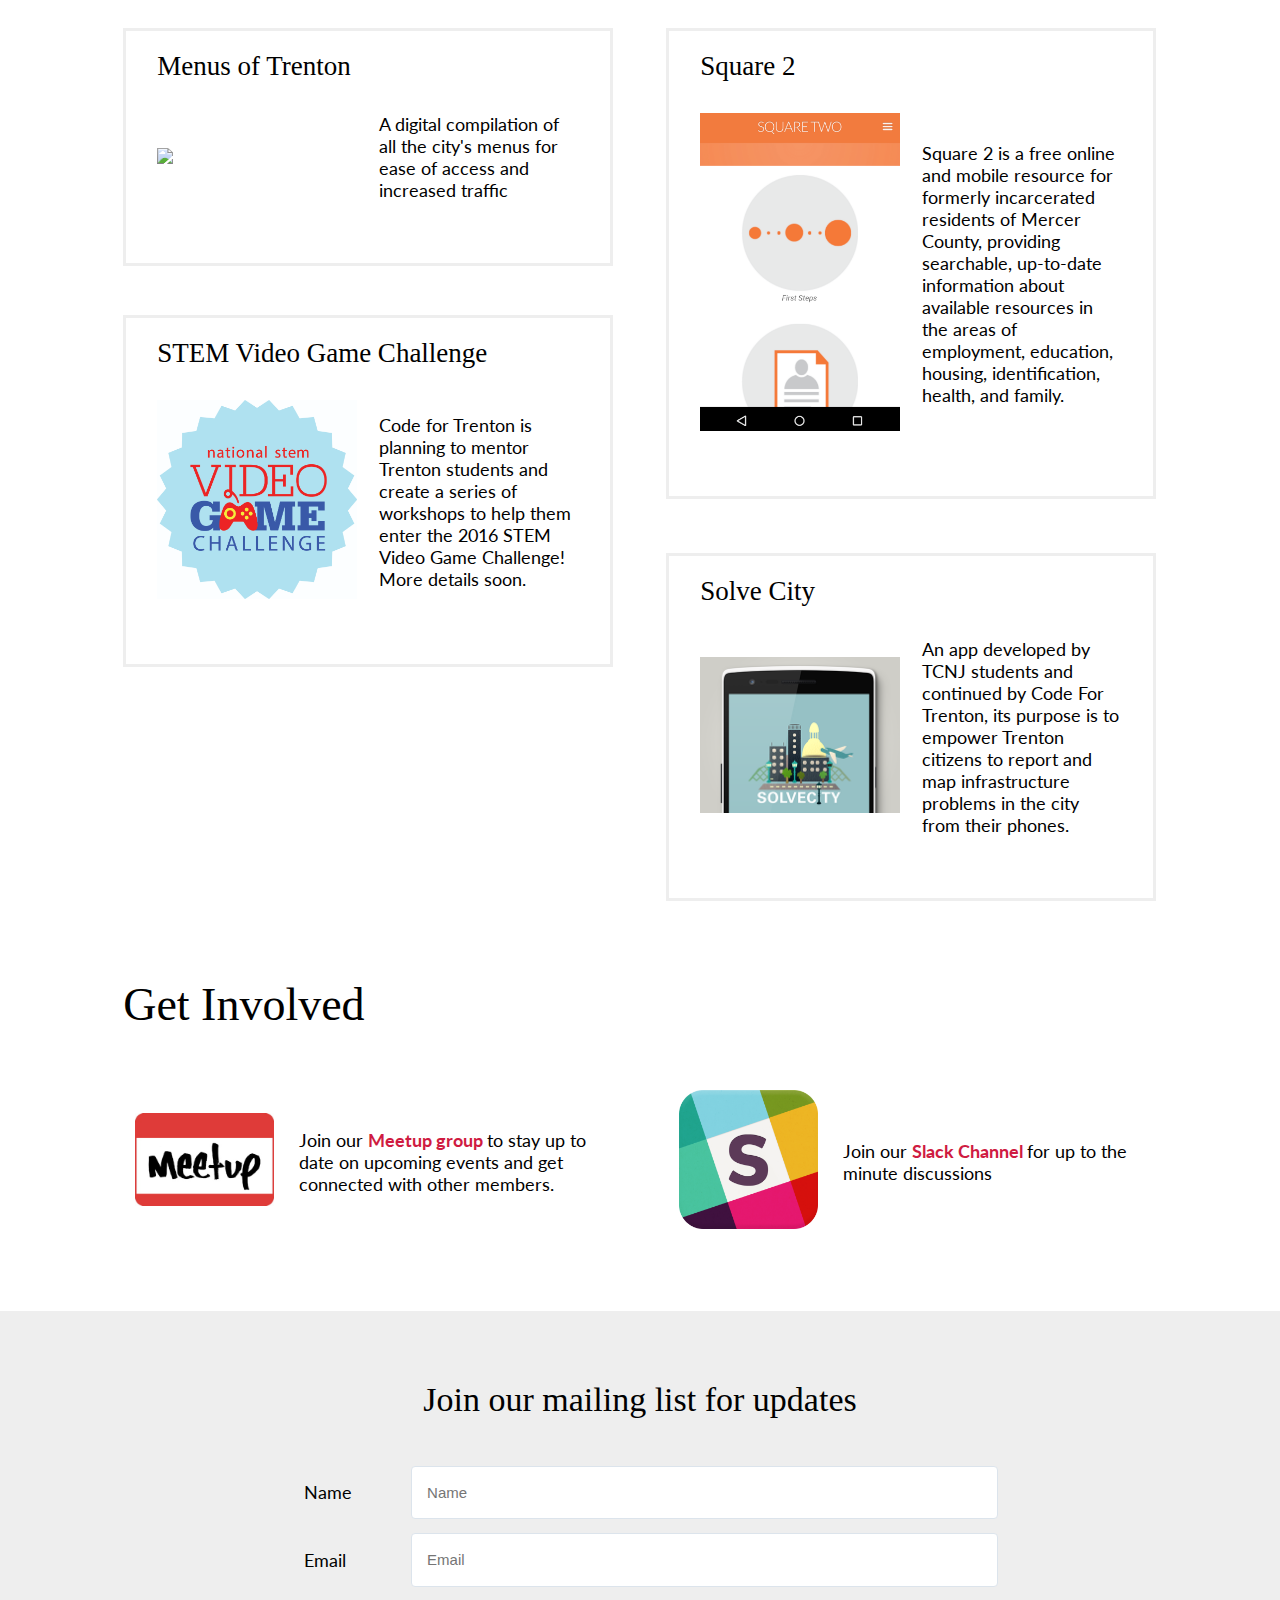
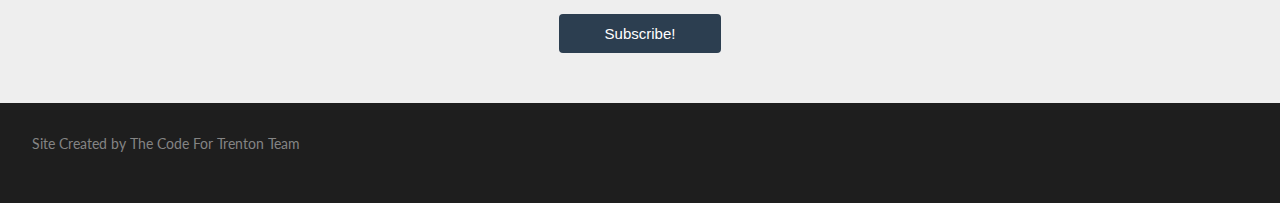
==== commit c812dec5: "fixed header js, added about" ====
--- a/index.html
+++ b/index.html
@@ -10,13 +10,13 @@
 
 <body>
     
-    <header>
+    <header data-home="true">
             
         <a href="" class="logo">Code for Trenton</a>
         
         <nav>
-                    <a href="#">About</a>
-                      <a href="#">Projects</a>
+                    <a href="about.html">About</a>
+                      <a href="index.html#proj">Projects</a>
                       <a href="#">Contact</a>
                  
             </nav>
@@ -29,7 +29,7 @@
             <h1>We are Code for Trenton</h1>
             <p>We are a  group of Trenton residents and students passionate about bettering our community by developing multimedia projects and encouraging a new generation of Trenton residents to get engaged in technology and design.</p>  
                 
-               <center> <a href="#">Get Involved</a></center> 
+               <center> <a href="#join">Get Involved</a></center> 
                 
             </div>
         
@@ -58,109 +58,88 @@
     
     </div>
     
-    
-    <div class="projects cft-section">    
-    <h1>Current Projects</h1>
+    <h1 style="margin-left: 10%" id="proj">Current Projects</h1>
+    <div class="projects cft-section" style="margin-top: 0%;">    
+    
     <section class="row"> 
     
+     <a href="menuproject.html">   <div class="grid-6 project">  
+            <h2>Menus of Trenton</h2>
+            <section class="row">
+            
+                <div class="grid-6">
+                    
+                    <img src="https://d.zmtcdn.com/data/menus/011/17229011/e6d1d8d36502eabb9cbe7a3fc9177c87.jpg">
+                    
+                </div><!---
+--><div class="grid-6">
+                   <p>A digital compilation of all the city's menus for ease of access and increased traffic</p>
+                    
+                </div>
+            </section>
+            
+            
+        
+       </div></a><!---
+---><a href="http://www.square2nj.org"><div class="grid-6 project">  
+      <h2>Square 2</h2>
+            <section class="row">
+            
+                <div class="grid-6">
+                    
+                    <img src="img/square2.png">
+                    
+                </div><!---
+--><div class="grid-6">
+                   <p>Square 2 is a free online and mobile resource for formerly incarcerated residents of Mercer County, providing searchable, up-to-date information about available resources in the areas of employment, education, housing, identification, health, and family. </p>
+                    
+                </div>
+            </section>
+            
+   
+       </div></a>
+   
         <div class="grid-6 project">  
-            <h2>Menus of Trenton</h2>
-            <section class="row">
-            
-                <div class="grid-6">
-                    
-                    <img src="https://d.zmtcdn.com/data/menus/011/17229011/e6d1d8d36502eabb9cbe7a3fc9177c87.jpg">
-                    
-                </div><!---
---><div class="grid-6">
-                   <p>A digital compilation of all the city's menus for ease of access and increased traffic</p>
-                    
-                </div>
-            </section>
-            
-            
-           <nav>
-               
-               <a href="">Project Page</a>
-            
-            <a href="">Github Code</a>  </nav> 
+            <h2>STEM Video Game Challenge</h2>
+            <section class="row">
+            
+                <div class="grid-6">
+                    
+                    <img src="img/stem.jpg">
+                    
+                </div><!---
+--><div class="grid-6">
+                   <p>Code for Trenton is planning to mentor Trenton students and create a series of workshops to help them enter the 2016 STEM Video Game Challenge! More details soon.</p>
+                    
+                </div>
+            </section>
+            
+            
+          
        </div><!---
 ---><div class="grid-6 project">  
-            <h2>Square2</h2>
-            <section class="row">
-            
-                <div class="grid-6">
-                    
-                    <img src="https://d.zmtcdn.com/data/menus/011/17229011/e6d1d8d36502eabb9cbe7a3fc9177c87.jpg">
-                    
-                </div><!---
---><div class="grid-6">
-                   <p>A digital compilation of all the city's menus for ease of access and increased traffic</p>
-                    
-                </div>
-            </section>
-            
-            
-           <nav>
-               
-               <a href="">Project Page</a>
-            
-            <a href="">Github Code</a>  </nav> 
+            <h2>Solve City</h2>
+            <section class="row">
+            
+                <div class="grid-6">
+                    
+                    <img src="img/solvecity.png">
+                    
+                </div><!---
+--><div class="grid-6">
+                  An app developed by TCNJ students and continued by Code For Trenton, its purpose is to empower Trenton citizens to report and map infrastructure problems in the city from their phones.
+                </div>
+            </section>
+            
+            
+          
        </div>
         </section> 
-        
-         <section class="row"> 
-    
-        <div class="grid-6 project">  
-            <h2>Menus of Trenton</h2>
-            <section class="row">
-            
-                <div class="grid-6">
-                    
-                    <img src="https://d.zmtcdn.com/data/menus/011/17229011/e6d1d8d36502eabb9cbe7a3fc9177c87.jpg">
-                    
-                </div><!---
---><div class="grid-6">
-                   <p>A digital compilation of all the city's menus for ease of access and increased traffic</p>
-                    
-                </div>
-            </section>
-            
-            
-           <nav>
-               
-               <a href="">Project Page</a>
-            
-            <a href="">Github Code</a>  </nav> 
-       </div><!---
----><div class="grid-6 project">  
-            <h2>Menus of Trenton</h2>
-            <section class="row">
-            
-                <div class="grid-6">
-                    
-                    <img src="https://d.zmtcdn.com/data/menus/011/17229011/e6d1d8d36502eabb9cbe7a3fc9177c87.jpg">
-                    
-                </div><!---
---><div class="grid-6">
-                   A digital compilation of all the city's menus for ease of access and increased traffic
-                    
-                </div>
-            </section>
-            
-            
-           <nav>
-               
-               <a href="">Project Page</a>
-            
-            <a href="">Github Code</a>  </nav> 
-       </div>
-        </section> 
-    
-    </div>
-    
-
-    <div class="join cft-section">    
+    
+    </div>
+    
+
+    <div class="join cft-section" id="join">    
      <h1>Get Involved</h1>
     <section class="row"> 
     
@@ -244,83 +223,27 @@
     </div>
     
     
-    <div class="footer"></div>
+    <div class="footer">
+    <section class="row">
+        <div class="grid-8">
+        Site Created by The Code For Trenton Team
+        </div>    
+        <div class="grid-3">
+        
+        </div>  
+        
+    </section>
+    
+    
+    </div>
+    
+
     
     <script src="https://code.jquery.com/jquery-2.1.4.min.js"></script>
-    <script>
-    $(document).ready(function(){       
-   var scroll_start = 0;
-   var startchange = $('.about');
-   var offset = startchange.offset();
-    if (startchange.length){
-   $(document).scroll(function() { 
-      scroll_start = $(this).scrollTop();
-      if(scroll_start > offset.top) {
-          $("header").css({'background-color': '#1e1e1e', opacity: .95});
-       } else {
-          $('header').css('background-color', 'transparent');
-       }
-   });
-    }
-});
-        
-        
-        $(document).ready(function(){
-            $('#subscribe').submit(function(e){
-                
-                // don't submit the form, please
-					e.preventDefault();	
- 
-        //do our ajax stuff here
-        var form = $(this),
-    responseMsg = $('#sign-up-response')
-                
-             responseMsg.hide().addClass('response-waiting').text('Please Wait...').fadeIn(200);
-                
-                $.ajax({
-   
-                    method: "POST",
-                    url: "subscribe.php",
-                    data: form.serialize(),
-                    dataType: "json"
-                    }).done(function( json ) {
-                    
-						//setup variables
-                
-                var    klass = '';
- 
-                //response conditional
-                switch(json.status){
-                    case 'error':
-                        klass = 'response-error';
-                    break;
-                    case 'success':
-                        klass = 'response-success';
-                    break;  
-                }
-                    
-                    
-                    //show reponse message
-                responseMsg.fadeOut(500,function(){
-                    $(this).removeClass('response-waiting')
-                           .addClass(klass)
-                           .text(json.message)
-                           .fadeIn(200,function(){
-                               //set timeout to hide response message
-                               setTimeout(function(){
-                                   responseMsg.fadeOut(500,function(){
-                                       $(this).removeClass(klass);
-                                   });
-                               },5000);
-                            });
-                 });
-                    
-					  });
-
-    });
-});
-    
-    </script>
+        <script src="js/masonry.js"></script>
+    
+    <script>var home = true;</script>
+    <script src=js/script.js></script>
     
 </body>
 </html>
--- a/style.css
+++ b/style.css
@@ -207,8 +207,12 @@
     padding-bottom: 30px; } }
 
 @media (max-width: 800px) {
-  .join .grid-4 {
-    padding-bottom: 30px; } }
+  .join div {
+    padding-bottom: 30px;
+    text-align: center; }
+  .join img {
+    width: 40%;
+    padding-top: 20px; } }
 
 .cft-section {
   margin: 3% 7.5%; }
@@ -216,6 +220,10 @@
     font-family: Georgia;
     font-weight: normal;
     padding-bottom: 20px; }
+
+.projects a {
+  color: black;
+  font-weight: normal; }
 
 .projects h1, .join h1 {
   margin: 0 2.5%; }
@@ -345,6 +353,16 @@
 
 .footer {
   height: 100px;
-  background-color: #1e1e1e; }
+  background-color: #1e1e1e;
+  color: #848484;
+  font-size: 14px; }
+
+.press ul {
+  list-style-type: none; }
+.press li {
+  padding-bottom: 20px; }
+.press a {
+  font-size: 18px;
+  border-bottom: 1px solid #1e1e1e; }
 
 /*# sourceMappingURL=style.css.map */
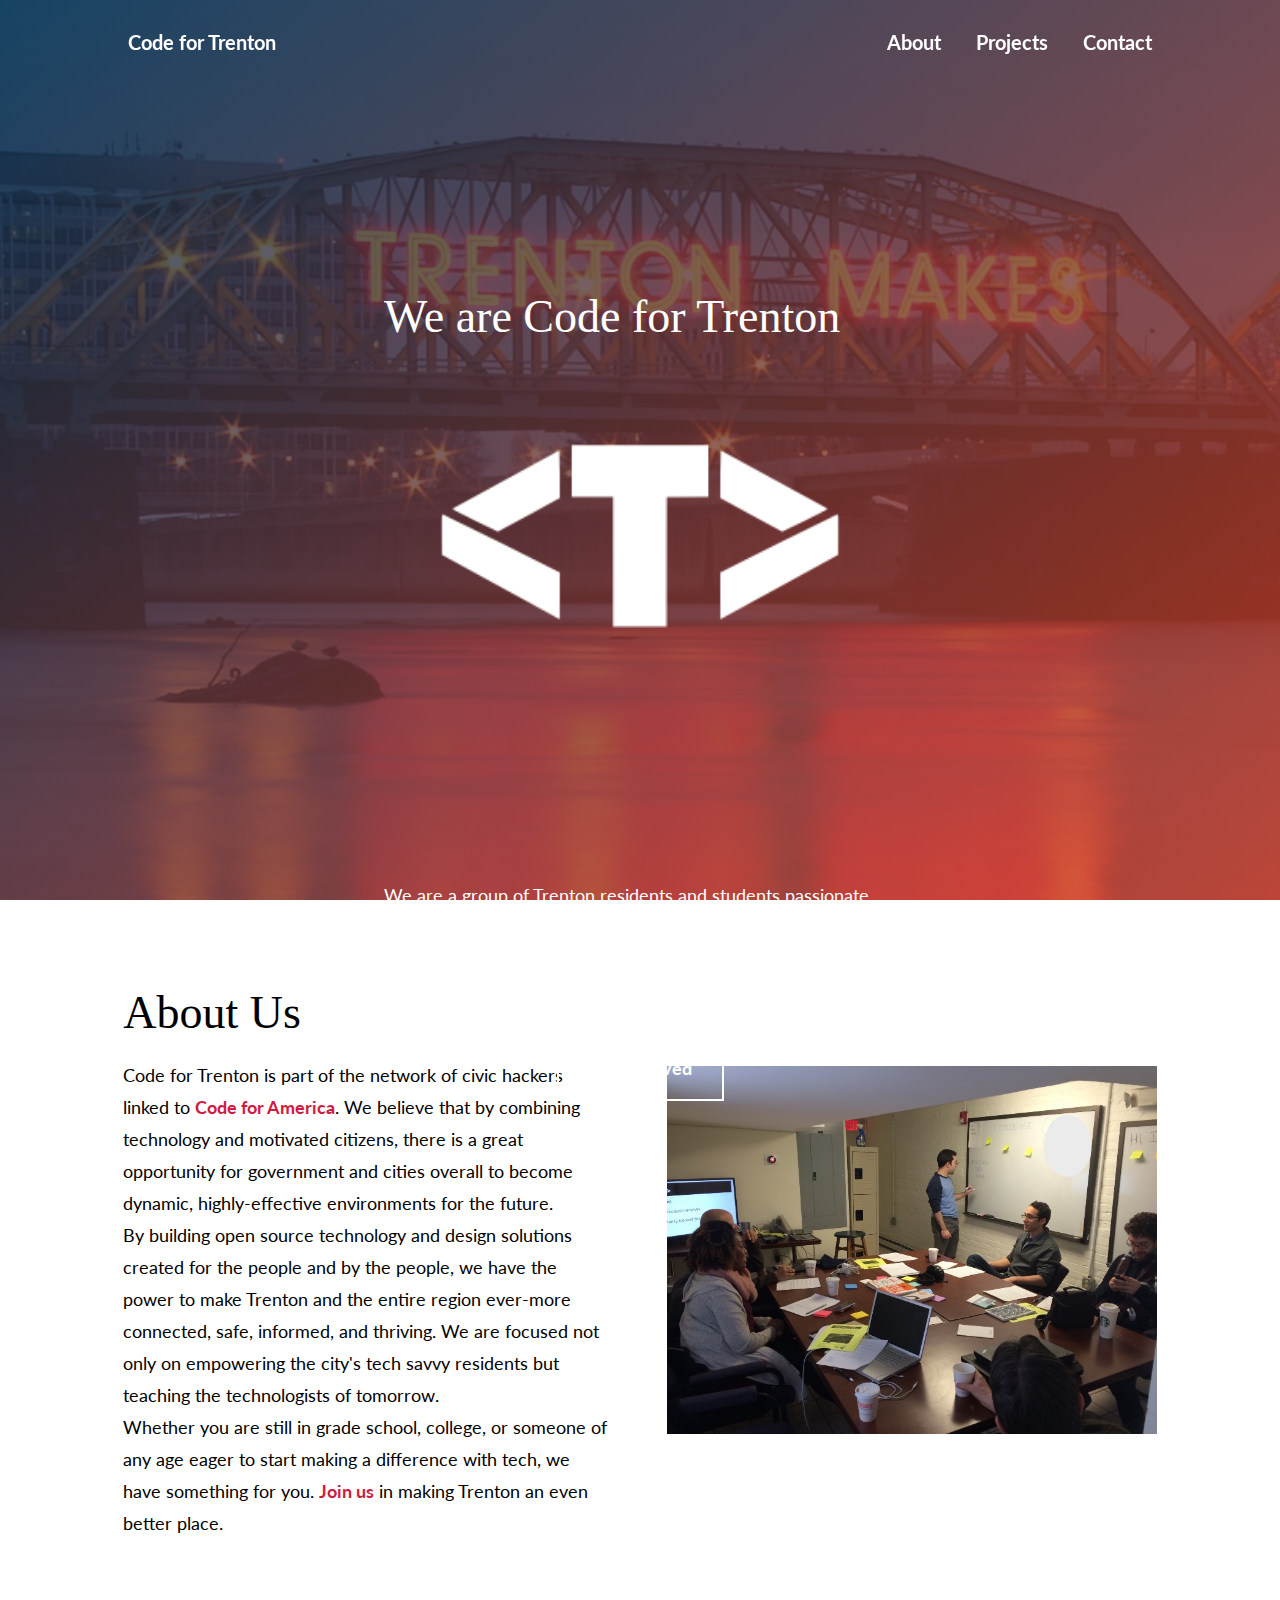
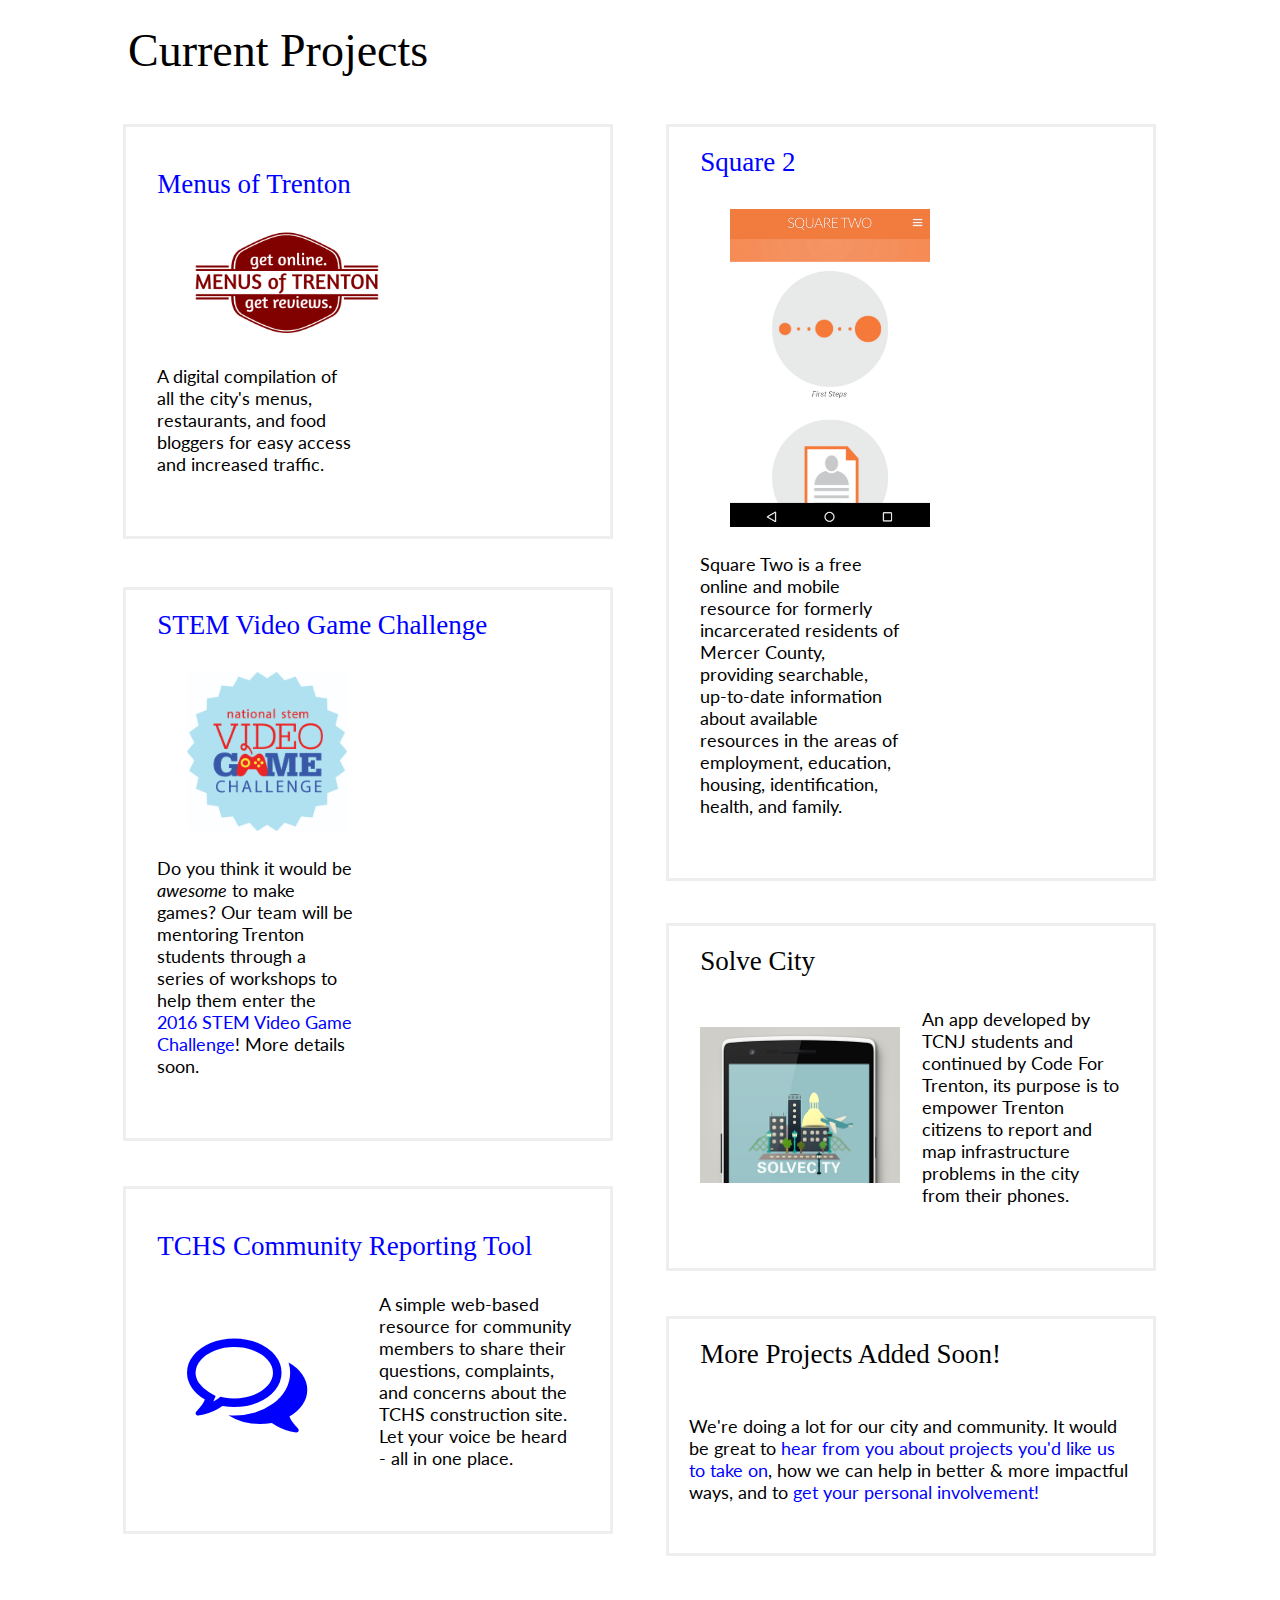
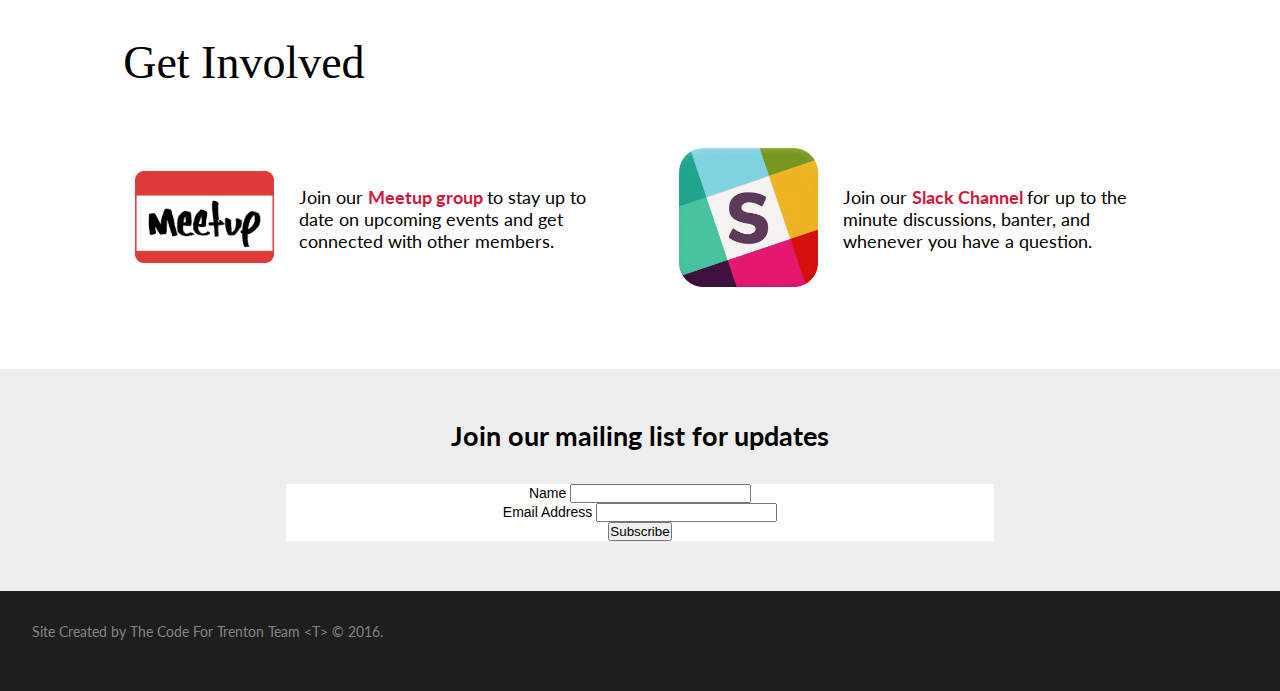
==== commit a6821133: "updating git to have all latest website files per 27 Feb 16." ====
--- a/index.html
+++ b/index.html
@@ -3,21 +3,23 @@
 <head>
     <meta charset="utf-8">
     <meta name="viewport" content="width=device-width, initial-scale=1.0">
-    <title>Code for Trenton</title>
+    <title>Code for Trenton | Making Again.</title>
     <link rel="stylesheet" href="style.css">
     <link href='https://fonts.googleapis.com/css?family=Lato:400,700,400italic' rel='stylesheet' type='text/css'>
+    <link href='https://fonts.googleapis.com/css?family=Candal:400,700,400italic' rel='stylesheet' type='text/css'>
+	<link rel="stylesheet" href="https://maxcdn.bootstrapcdn.com/font-awesome/4.5.0/css/font-awesome.min.css">
 </head>
 
 <body>
     
-    <header data-home="true">
-            
-        <a href="" class="logo">Code for Trenton</a>
+    <header class="transition" data-home="true">
+            
+        <a href="http://www.codefortrenton.org/" class="logo">Code for Trenton</a>
         
         <nav>
                     <a href="about.html">About</a>
                       <a href="index.html#proj">Projects</a>
-                      <a href="#">Contact</a>
+                      <a href="#join">Contact</a>
                  
             </nav>
     </header>
@@ -27,7 +29,12 @@
 
             <div class="intro">
             <h1>We are Code for Trenton</h1>
-            <p>We are a  group of Trenton residents and students passionate about bettering our community by developing multimedia projects and encouraging a new generation of Trenton residents to get engaged in technology and design.</p>  
+			<div class="paragraph-img-wrapper">
+			<img class="left-img" src="img/cftwbasicrect.png" />
+			    <p class="right-paragraph">We are a group of Trenton residents and students passionate about bettering our community by developing multimedia projects and encouraging a new generation of Trenton residents to get engaged in technology and design.</p>
+			    <div class="clear"></div>
+			</div>
+            <!-- <p><img src="">We are a group of Trenton residents and students passionate about bettering our community by developing multimedia projects and encouraging a new generation of Trenton residents to get engaged in technology and design.</p> -->
                 
                <center> <a href="#join">Get Involved</a></center> 
                 
@@ -46,7 +53,7 @@
             
             <h1>About Us</h1>
             
-            <p>Code for Trenton is part of the larger <a href="https://www.codeforamerica.org/brigade/about/">Code for America</a> organization. We believe there is great opportunity today for government and cities to be improved by a few passionate, tech savvy indiviudals. By building open source technology and design solutions created for the people, by the people we have the power to make Trenton more connected, safe, informative, and thriving. We are focused not only on empowering the city's tech savvy residents but teaching the technologists of tomorrow. Whether you are still in grade school, college, or someone of any age eager to start making a difference with tech, we have something for you. Join us in making Trenton a better place. </p>
+            <p>Code for Trenton is part of the network of civic hackers linked to <a href="https://www.codeforamerica.org/brigade/about/">Code for America</a>. We believe that by combining technology and motivated citizens, there is a great opportunity for government and cities overall to become dynamic, highly-effective environments for the future.</p><p>By building open source technology and design solutions created for the people and by the people, we have the power to make Trenton and the entire region ever-more connected, safe, informed, and thriving. We are focused not only on empowering the city's tech savvy residents but teaching the technologists of tomorrow.</p><p>Whether you are still in grade school, college, or someone of any age eager to start making a difference with tech, we have something for you. <a href="http://www.codefortrenton.org/#join">Join us</a> in making Trenton an even better place.</p>
         
         </div><!---
         --><div class="grid-6">    
@@ -63,53 +70,54 @@
     
     <section class="row"> 
     
-     <a href="menuproject.html">   <div class="grid-6 project">  
-            <h2>Menus of Trenton</h2>
+        <div class="grid-6 project">  
+            <a href="http://www.codefortrenton.org/menus" style="color:blue;"><h2>Menus of Trenton</h2></a>
             <section class="row">
             
-                <div class="grid-6">
-                    
-                    <img src="https://d.zmtcdn.com/data/menus/011/17229011/e6d1d8d36502eabb9cbe7a3fc9177c87.jpg">
-                    
-                </div><!---
+                <a href="http://www.codefortrenton.org/menus"><div class="grid-6">
+                    
+                    <!-- <img src="https://d.zmtcdn.com/data/menus/011/17229011/e6d1d8d36502eabb9cbe7a3fc9177c87.jpg"> -->
+					<img src="img/menus-title-box.png">
+                    
+                </div></a><!---
 --><div class="grid-6">
-                   <p>A digital compilation of all the city's menus for ease of access and increased traffic</p>
+                   <p>A digital compilation of all the city's menus, restaurants, and food bloggers for easy access and increased traffic.</p>
                     
                 </div>
             </section>
             
             
         
-       </div></a><!---
----><a href="http://www.square2nj.org"><div class="grid-6 project">  
-      <h2>Square 2</h2>
+       </div><!---
+---><div class="grid-6 project">  
+      <a href="http://www.square2nj.org" style="display:inline;margin:0;padding:0;color:blue;"><h2>Square 2</h2></a>
             <section class="row">
             
-                <div class="grid-6">
+               <a href="http://www.square2nj.org"> <div class="grid-6">
                     
                     <img src="img/square2.png">
                     
-                </div><!---
+                </div></a><!---
 --><div class="grid-6">
-                   <p>Square 2 is a free online and mobile resource for formerly incarcerated residents of Mercer County, providing searchable, up-to-date information about available resources in the areas of employment, education, housing, identification, health, and family. </p>
+                   <p>Square Two is a free online and mobile resource for formerly incarcerated residents of Mercer County, providing searchable, up-to-date information about available resources in the areas of employment, education, housing, identification, health, and family. </p>
                     
                 </div>
             </section>
             
    
-       </div></a>
+       </div>
    
         <div class="grid-6 project">  
-            <h2>STEM Video Game Challenge</h2>
+            <a href="http://www.stemchallenge.org" style="display:inline;margin:0;padding:0;color:blue;"><h2>STEM Video Game Challenge</h2></a>
             <section class="row">
             
-                <div class="grid-6">
-                    
-                    <img src="img/stem.jpg">
-                    
-                </div><!---
+                <a href="http://www.stemchallenge.org/"><div class="grid-6">
+                    
+                    <img src="img/stem.jpg" style="width:80%;">
+                    
+                </div></a><!---
 --><div class="grid-6">
-                   <p>Code for Trenton is planning to mentor Trenton students and create a series of workshops to help them enter the 2016 STEM Video Game Challenge! More details soon.</p>
+                   <p>Do you think it would be <em>awesome</em> to make games? Our team will be mentoring Trenton students through a series of workshops to help them enter the <a href="http://www.stemchallenge.org" style="display:inline;margin:0;padding:0;line-height:1em;color:blue;">2016 STEM Video Game Challenge</a>! More details soon.</p>
                     
                 </div>
             </section>
@@ -134,6 +142,46 @@
             
           
        </div>
+	   
+	          <div class="grid-6 project">  
+	               <a href="http://www.codefortrenton.org/made/tchsreportingtool" style="color:blue;"><h2>TCHS Community Reporting Tool</h2></a>
+	               <section class="row">
+            
+	                   <div class="grid-6">
+                    
+	                       <!-- <img src="https://d.zmtcdn.com/data/menus/011/17229011/e6d1d8d36502eabb9cbe7a3fc9177c87.jpg"> 
+	   					<img src="img/menus-title-box.png">-->
+							   <a href="http://www.codefortrenton.org/made/tchsreportingtool" style="color:blue;"><span class="fa-stack fa-lg">
+							     <i class="fa fa-comments-o fa-stack-1x fa-5x"></i>
+							     <!--<i class="fa fa-cloud fa-stack-2x fa-5x"></i>-->
+							   </span></a>
+                    
+	                   </div><!---
+	   --><div class="grid-6">
+	                      <p>A simple web-based resource for community members to share their questions, complaints, and concerns about the TCHS construction site. Let your voice be heard - all in one place.</p>
+                    
+	                   </div>
+	               </section>
+            
+            
+        
+	          </div><!---
+	   ---><div class="grid-6 project">  
+	         <h2>More Projects Added Soon!</h2>
+	               <section class="row">
+            
+	                   <div class="grid-6">
+                    
+	                   </div><!---
+	   -->
+	                      <p>We're doing a lot for our city and community. It would be great to <a href="mailto:team@codefortrenton.org" style="display:inline;margin:0;padding:0;line-height:1em;color:blue;">hear from you about projects you'd like us to take on</a>, how we can help in better &amp; more impactful ways, and to <a href="http://www.codefortrenton.org/#join" style="display:inline;margin:0;padding:0;line-height:1em;color:blue;">get your personal involvement!</a></p>
+                    
+	                   
+	               </section>
+            
+   
+	          </div></a>
+	   
         </section> 
     
     </div>
@@ -147,12 +195,12 @@
         
             <section class="row"> 
             <div class="grid-4">
-                 <a href="http://www.meetup.com/Code-for-Trenton">                    <img src="img/meetup.jpeg">
+                 <a href="http://www.meetup.com/codefortrenton">                    <img src="img/meetup.jpeg">
 </a>                
                 </div><!--
 
 --><div class="grid-8">
-                 Join our <a href="http://www.meetup.com/Code-for-Trenton">Meetup group </a>to stay up to date on upcoming events and get connected with other members.
+                 Join our <a href="http://www.meetup.com/codefortrenton">Meetup group </a>to stay up to date on upcoming events and get connected with other members.
                 
                 </div><!--
 
@@ -169,12 +217,12 @@
         
             <section class="row"> 
             <div class="grid-4">
-<a href="http://www.meetup.com/Code-for-Trenton">                    <img src="img/slack-2014.png">
+<a href="http://code4trenton.slack.com">                    <img src="img/slack-2014.png">
 </a>                
                 </div><!--
 
 --><div class="grid-8">
-                 Join our <a href="http://www.meetup.com/Code-for-Trenton">Slack Channel </a>for up to the minute discussions
+                 Join our <a href="http://code4trenton.slack.com">Slack Channel </a>for up to the minute discussions, banter, and whenever you have a question.
                 
                 </div><!--
 
@@ -194,31 +242,41 @@
     
       <div class="mailing">
           
-    <form id="subscribe">     
-       <div class="form">  
-         <h1>Join our mailing list for updates </h1>
-            
-            <section class="row">
-                <p id="sign-up-response"></p>
-                
-            <div class="grid-2" ><label for="name">Name</label></div><!---
---><div class="grid-10" style="margin: 1%;">
-                
-                <input type="text" class="form-control" name="name" id="name" placeholder="Name"> 
-</div>            </section>
-            
-            
-          <section class="row">
-            <div class="grid-2"><label for="name">Email</label></div><!---
---><div class="grid-10" style="margin: 1%;">
-              
-              <input type="text" class="form-control" name="email" id="email" placeholder="Email"> 
-</div>            </section>
-           
-           
-      <center>     <input type="submit" id="submit" value="Subscribe!"/></center>
-        </div>
-          </form>
+	<div class="form" style="text-align:center;margin:0 auto;">  
+		<!-- <h2>Join our mailing list for updates at <a href="../#join">CodeForTrenton.org</a></h2> -->
+		<h2 style="padding:0 0 1.2em 0;">Join our mailing list for updates</h2>
+		<!-- Begin MailChimp Signup Form -->
+		<link href="//cdn-images.mailchimp.com/embedcode/classic-10_7.css" rel="stylesheet" type="text/css">
+		<style type="text/css">
+			#mc_embed_signup{background:#fff; clear:left; font:14px Helvetica,Arial,sans-serif; }
+			/* Add your own MailChimp form style overrides in your site stylesheet or in this style block.
+			   We recommend moving this block and the preceding CSS link to the HEAD of your HTML file. */
+		</style>
+		<div id="mc_embed_signup">
+		<form action="//codefortrenton.us12.list-manage.com/subscribe/post?u=00c4ca3a47a2a110f6efe9cee&amp;id=8d80365253" method="post" id="mc-embedded-subscribe-form" name="mc-embedded-subscribe-form" class="validate" target="_blank" novalidate>
+		    <div id="mc_embed_signup_scroll">
+
+		<div class="mc-field-group">
+			<label for="mce-PERSONNAME">Name </label>
+			<input type="text" value="" name="PERSONNAME" class="required" id="mce-PERSONNAME">
+		</div>
+		<div class="mc-field-group">
+			<label for="mce-EMAIL">Email Address </label>
+			<input type="email" value="" name="EMAIL" class="required email" id="mce-EMAIL">
+		</div>
+			<div id="mce-responses" class="clear">
+				<div class="response" id="mce-error-response" style="display:none"></div>
+				<div class="response" id="mce-success-response" style="display:none"></div>
+			</div>    <!-- real people should not fill this in and expect good things - do not remove this or risk form bot signups-->
+		    <div style="position: absolute; left: -5000px;" aria-hidden="true"><input type="text" name="b_00c4ca3a47a2a110f6efe9cee_8d80365253" tabindex="-1" value=""></div>
+		    <div class="clear"><input type="submit" value="Subscribe" name="subscribe" id="mc-embedded-subscribe" class="button"></div>
+		    </div>
+		</form>
+		</div>
+		<script type='text/javascript' src='//s3.amazonaws.com/downloads.mailchimp.com/js/mc-validate.js'></script><script type='text/javascript'>(function($) {window.fnames = new Array(); window.ftypes = new Array();fnames[4]='PERSONNAME';ftypes[4]='text';fnames[0]='EMAIL';ftypes[0]='email';}(jQuery));var $mcj = jQuery.noConflict(true);</script>
+		<!--End mc_embed_signup-->
+		
+	</div>
           
     </div>
     
@@ -226,7 +284,7 @@
     <div class="footer">
     <section class="row">
         <div class="grid-8">
-        Site Created by The Code For Trenton Team
+        Site Created by The Code For Trenton Team &lt;T&gt; &copy; 2016.
         </div>    
         <div class="grid-3">
         
